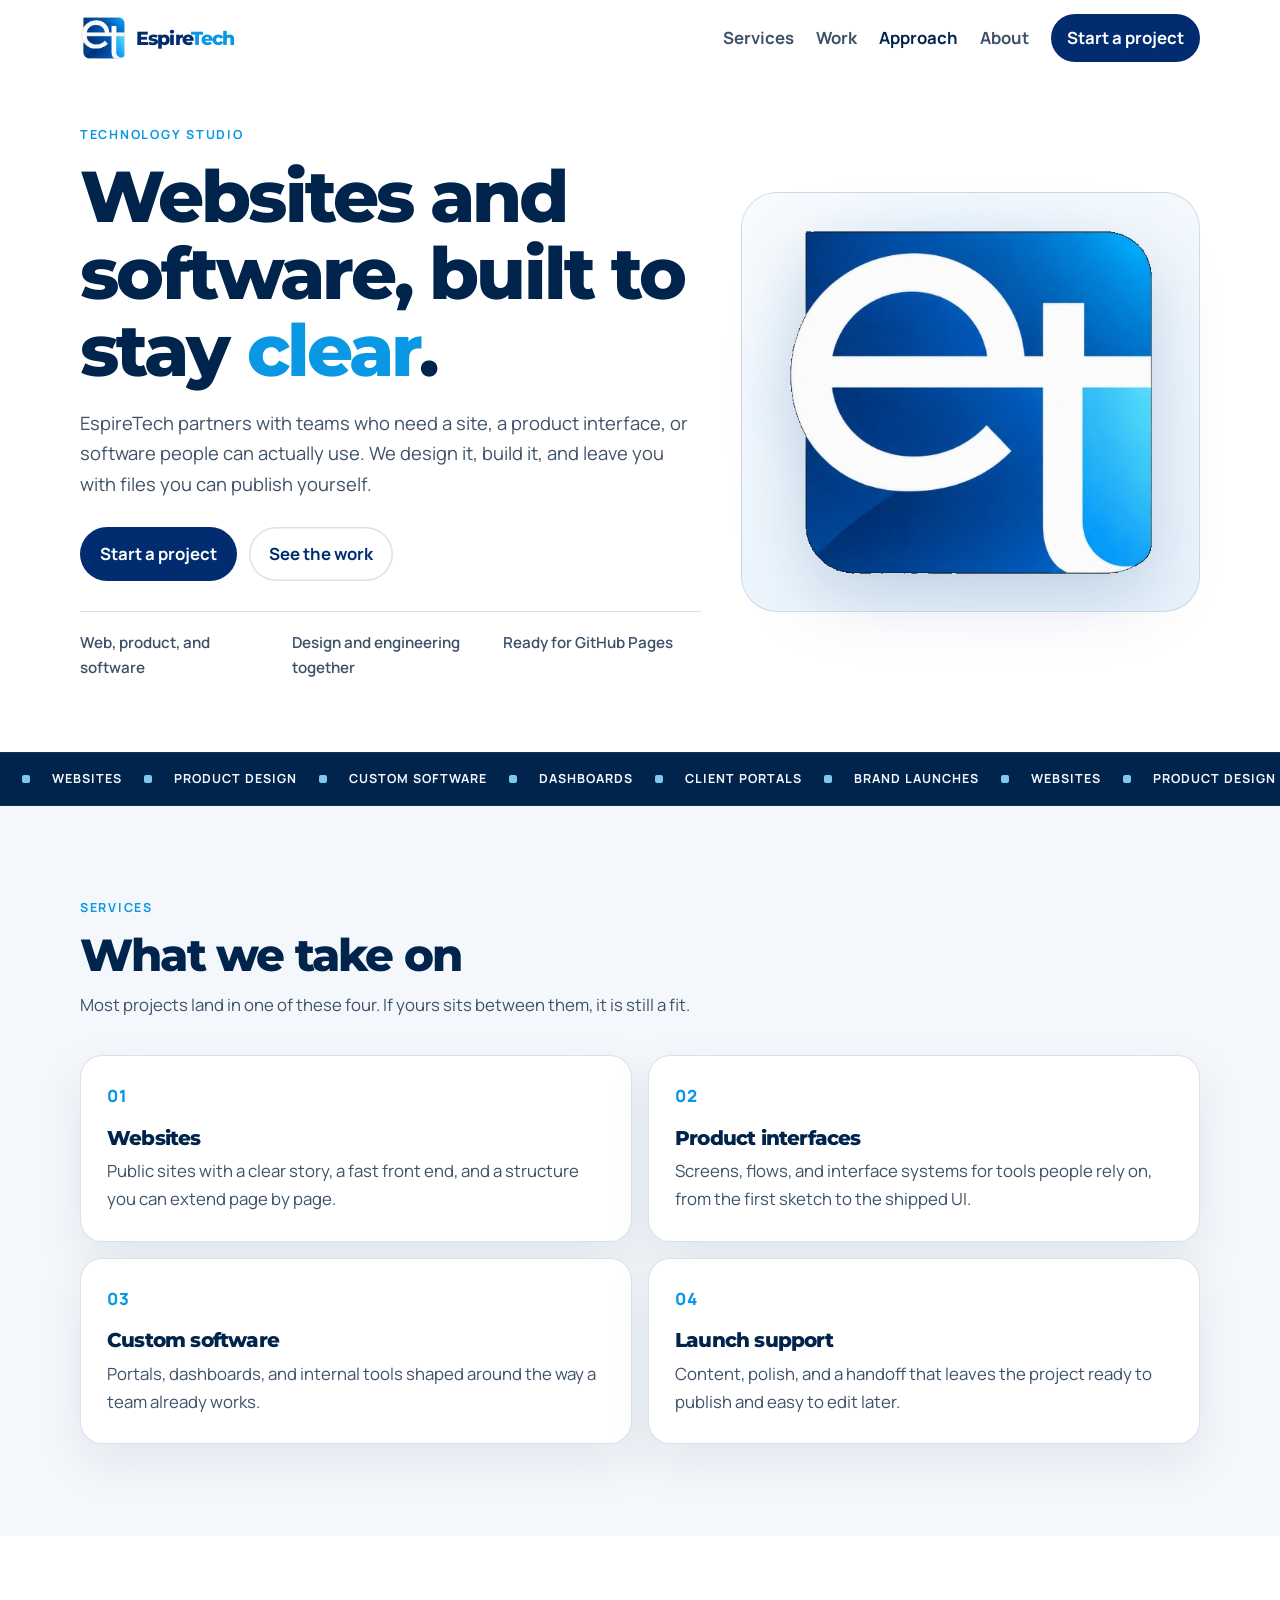
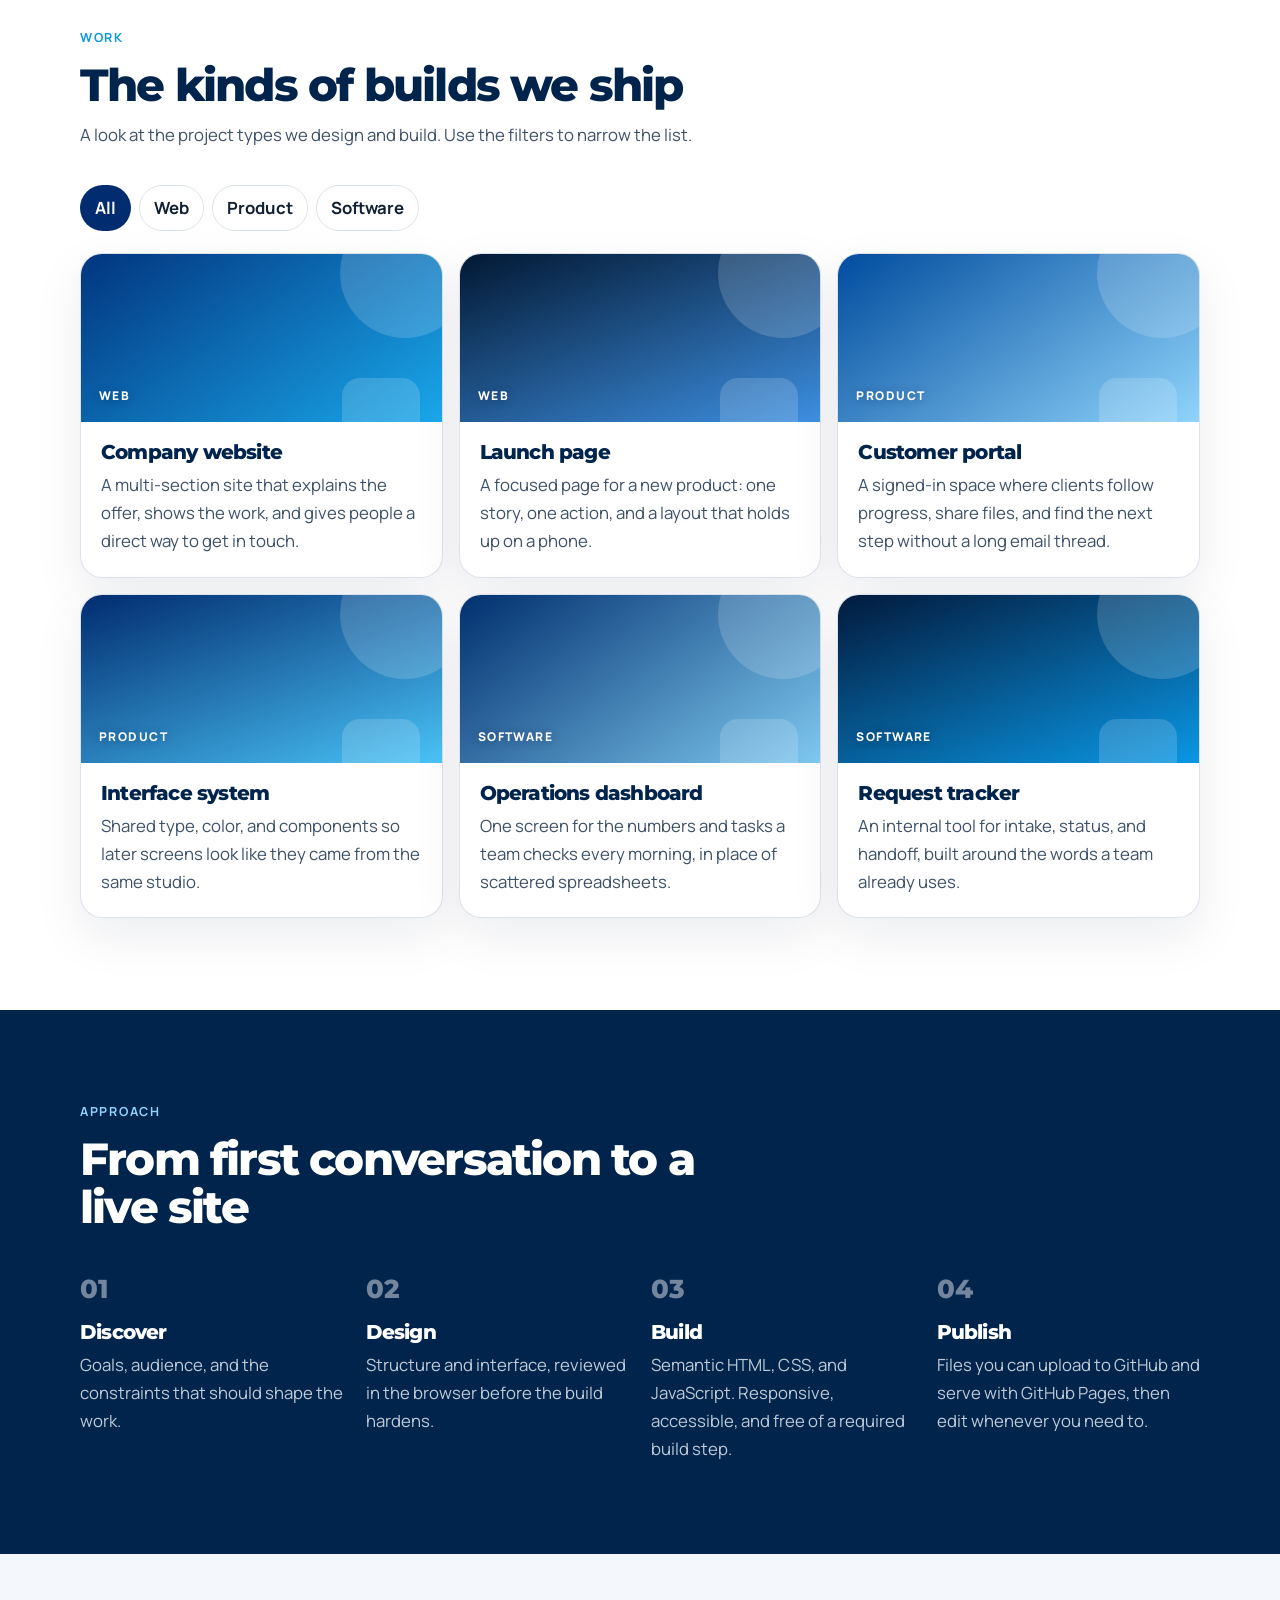
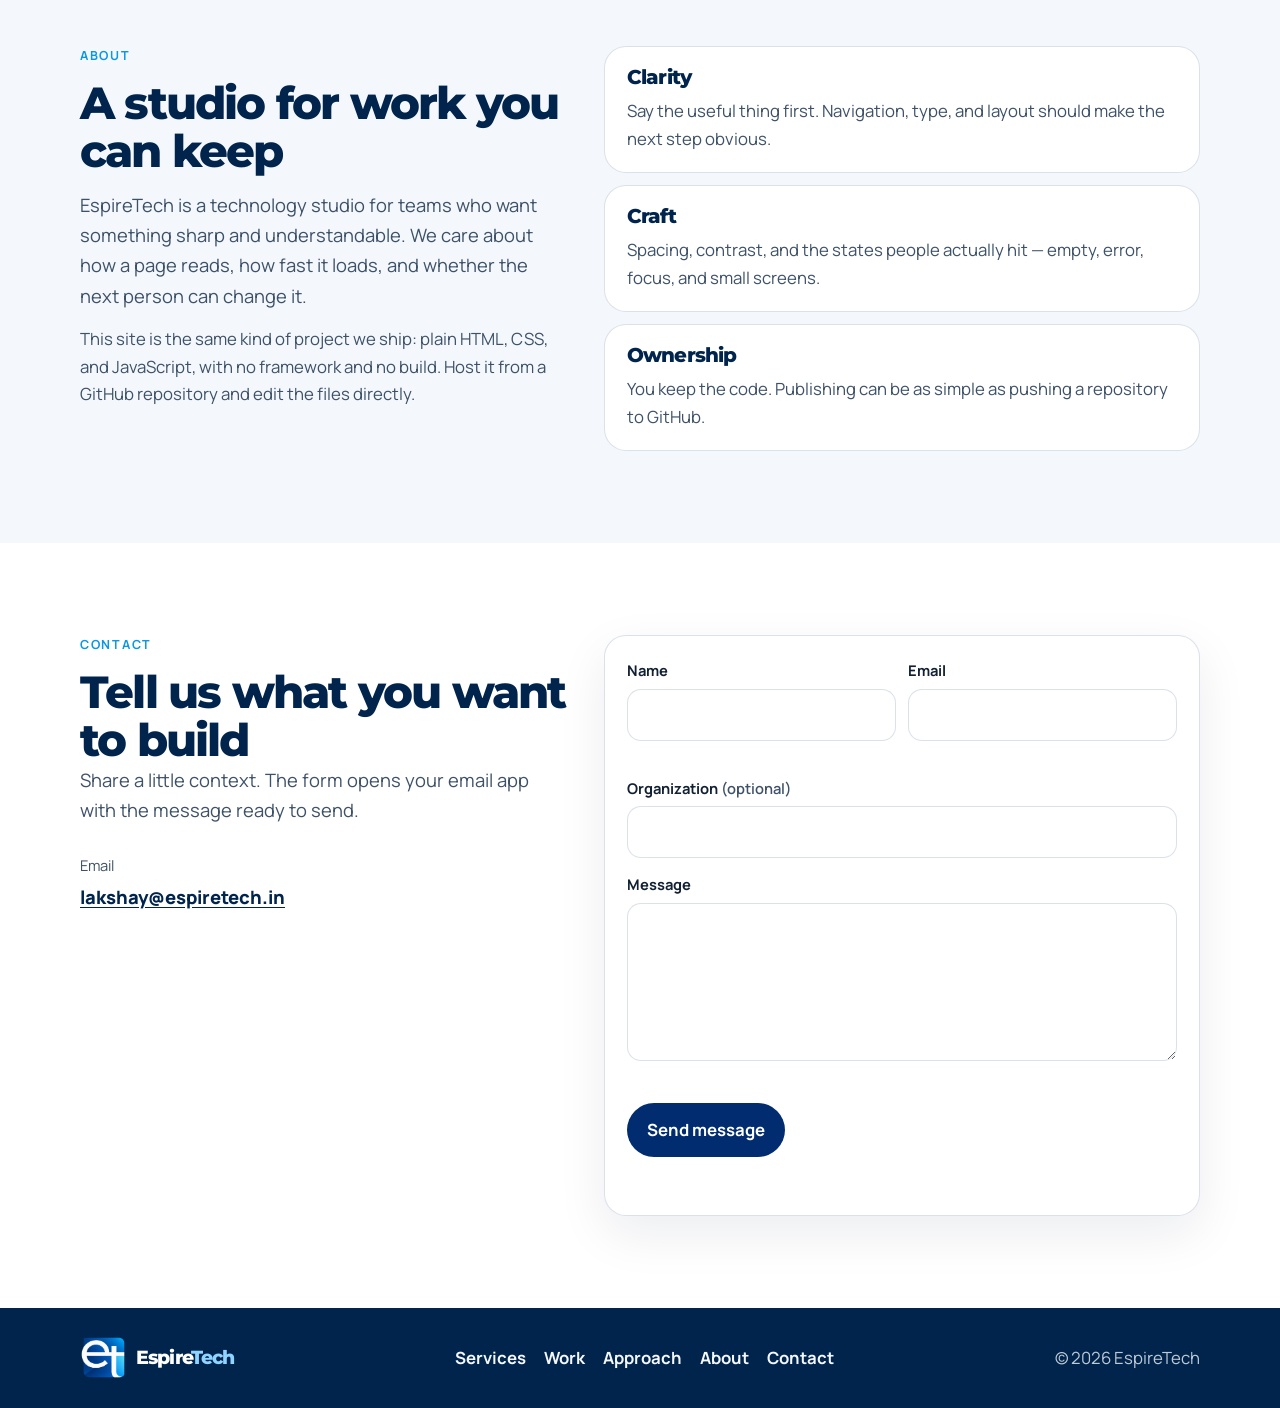
==== index.html @ 3f7a5a6c "Publish the EspireTech site for GitHub Pages hosting. Co-authored-by: Cursor <cursoragent@cursor.com" ====
<!DOCTYPE html>
<html lang="en">
  <head>
    <meta charset="utf-8">
    <meta name="viewport" content="width=device-width, initial-scale=1">
    <title>EspireTech — Websites, software, and product design</title>
    <meta name="description" content="EspireTech designs and builds websites, software, and product interfaces. Clear work you can launch and host yourself.">
    <meta name="theme-color" content="#f7fbfe" media="(prefers-color-scheme: light)">
    <meta name="theme-color" content="#071018" media="(prefers-color-scheme: dark)">
    <meta property="og:type" content="website">
    <meta property="og:title" content="EspireTech">
    <meta property="og:description" content="Websites, software, and product interfaces, designed and built with care.">
    <meta name="twitter:card" content="summary">
    <link rel="icon" href="images/favicon.png" type="image/png">
    <link rel="apple-touch-icon" href="images/favicon.png">
    <link rel="preconnect" href="https://fonts.googleapis.com">
    <link rel="preconnect" href="https://fonts.gstatic.com" crossorigin>
    <link href="https://fonts.googleapis.com/css2?family=Manrope:wght@400;500;600;700&family=Montserrat:wght@700;800&display=swap" rel="stylesheet">
    <link rel="stylesheet" href="css/styles.css">
  </head>
  <!-- Contact address: lakshay@espiretech.in (also on the body data-email attribute). -->
  <body data-email="lakshay@espiretech.in">
    <a class="skip" href="#main">Skip to content</a>

    <header class="site-header">
      <div class="container header-inner">
        <a class="brand" href="#top">
          <img src="images/logo-mark.png" alt="" width="46" height="44">
          <span class="wordmark">Espire<span>Tech</span></span>
        </a>
        <nav id="site-nav" class="site-nav" aria-label="Primary">
          <a class="nav-link" href="#services">Services</a>
          <a class="nav-link" href="#work">Work</a>
          <a class="nav-link" href="#approach">Approach</a>
          <a class="nav-link" href="#about">About</a>
          <a class="btn btn-small" href="#contact">Start a project</a>
        </nav>
        <button class="nav-toggle" type="button" aria-expanded="false" aria-controls="site-nav">
          <span class="sr-only">Open menu</span>
          <span class="nav-toggle-bar" aria-hidden="true"></span>
        </button>
      </div>
    </header>

    <main id="main">
      <section class="hero" id="top" aria-labelledby="hero-title">
        <div class="container hero-grid">
          <div class="hero-copy reveal">
            <p class="kicker">Technology studio</p>
            <h1 id="hero-title">Websites and software, built to stay <em>clear</em>.</h1>
            <p class="lead">EspireTech partners with teams who need a site, a product interface, or software people can actually use. We design it, build it, and leave you with files you can publish yourself.</p>
            <div class="hero-actions">
              <a class="btn" href="#contact">Start a project</a>
              <a class="btn btn-ghost" href="#work">See the work</a>
            </div>
            <ul class="hero-facts">
              <li>Web, product, and software</li>
              <li>Design and engineering together</li>
              <li>Ready for GitHub Pages</li>
            </ul>
          </div>
          <div class="hero-art reveal">
            <img src="images/logo-mark.png" alt="EspireTech mark, a rounded blue tile with the letters e and t">
          </div>
        </div>
      </section>

      <div class="marquee" aria-hidden="true">
        <div class="marquee-track">
          <ul>
            <li>Websites</li>
            <li>Product design</li>
            <li>Custom software</li>
            <li>Dashboards</li>
            <li>Client portals</li>
            <li>Brand launches</li>
          </ul>
          <ul>
            <li>Websites</li>
            <li>Product design</li>
            <li>Custom software</li>
            <li>Dashboards</li>
            <li>Client portals</li>
            <li>Brand launches</li>
          </ul>
        </div>
      </div>
      <p class="sr-only">Capabilities include websites, product design, custom software, dashboards, client portals, and brand launches.</p>

      <section class="section section-tint" id="services" aria-labelledby="services-title">
        <div class="container">
          <div class="section-head reveal">
            <p class="kicker">Services</p>
            <h2 id="services-title">What we take on</h2>
            <p>Most projects land in one of these four. If yours sits between them, it is still a fit.</p>
          </div>
          <div class="card-grid">
            <article class="card reveal">
              <p class="card-index">01</p>
              <h3>Websites</h3>
              <p>Public sites with a clear story, a fast front end, and a structure you can extend page by page.</p>
            </article>
            <article class="card reveal">
              <p class="card-index">02</p>
              <h3>Product interfaces</h3>
              <p>Screens, flows, and interface systems for tools people rely on, from the first sketch to the shipped UI.</p>
            </article>
            <article class="card reveal">
              <p class="card-index">03</p>
              <h3>Custom software</h3>
              <p>Portals, dashboards, and internal tools shaped around the way a team already works.</p>
            </article>
            <article class="card reveal">
              <p class="card-index">04</p>
              <h3>Launch support</h3>
              <p>Content, polish, and a handoff that leaves the project ready to publish and easy to edit later.</p>
            </article>
          </div>
        </div>
      </section>

      <section class="section" id="work" aria-labelledby="work-title">
        <div class="container">
          <div class="section-head reveal">
            <p class="kicker">Work</p>
            <h2 id="work-title">The kinds of builds we ship</h2>
            <p>A look at the project types we design and build. Use the filters to narrow the list.</p>
          </div>
          <div class="filters reveal" role="group" aria-label="Filter projects">
            <button class="filter-btn" type="button" data-filter="all" aria-pressed="true">All</button>
            <button class="filter-btn" type="button" data-filter="web" aria-pressed="false">Web</button>
            <button class="filter-btn" type="button" data-filter="product" aria-pressed="false">Product</button>
            <button class="filter-btn" type="button" data-filter="software" aria-pressed="false">Software</button>
          </div>
          <div class="project-grid">
            <article class="project reveal" data-category="web">
              <div class="project-visual visual-a">
                <span>Web</span>
              </div>
              <div class="project-body">
                <h3>Company website</h3>
                <p>A multi-section site that explains the offer, shows the work, and gives people a direct way to get in touch.</p>
              </div>
            </article>
            <article class="project reveal" data-category="web">
              <div class="project-visual visual-b">
                <span>Web</span>
              </div>
              <div class="project-body">
                <h3>Launch page</h3>
                <p>A focused page for a new product: one story, one action, and a layout that holds up on a phone.</p>
              </div>
            </article>
            <article class="project reveal" data-category="product">
              <div class="project-visual visual-c">
                <span>Product</span>
              </div>
              <div class="project-body">
                <h3>Customer portal</h3>
                <p>A signed-in space where clients follow progress, share files, and find the next step without a long email thread.</p>
              </div>
            </article>
            <article class="project reveal" data-category="product">
              <div class="project-visual visual-d">
                <span>Product</span>
              </div>
              <div class="project-body">
                <h3>Interface system</h3>
                <p>Shared type, color, and components so later screens look like they came from the same studio.</p>
              </div>
            </article>
            <article class="project reveal" data-category="software">
              <div class="project-visual visual-e">
                <span>Software</span>
              </div>
              <div class="project-body">
                <h3>Operations dashboard</h3>
                <p>One screen for the numbers and tasks a team checks every morning, in place of scattered spreadsheets.</p>
              </div>
            </article>
            <article class="project reveal" data-category="software">
              <div class="project-visual visual-f">
                <span>Software</span>
              </div>
              <div class="project-body">
                <h3>Request tracker</h3>
                <p>An internal tool for intake, status, and handoff, built around the words a team already uses.</p>
              </div>
            </article>
          </div>
          <p class="filter-empty" hidden>Nothing in this category yet.</p>
        </div>
      </section>

      <section class="section band" id="approach" aria-labelledby="approach-title">
        <div class="container">
          <div class="section-head reveal">
            <p class="kicker">Approach</p>
            <h2 id="approach-title">From first conversation to a live site</h2>
          </div>
          <ol class="steps">
            <li class="reveal">
              <span>01</span>
              <h3>Discover</h3>
              <p>Goals, audience, and the constraints that should shape the work.</p>
            </li>
            <li class="reveal">
              <span>02</span>
              <h3>Design</h3>
              <p>Structure and interface, reviewed in the browser before the build hardens.</p>
            </li>
            <li class="reveal">
              <span>03</span>
              <h3>Build</h3>
              <p>Semantic HTML, CSS, and JavaScript. Responsive, accessible, and free of a required build step.</p>
            </li>
            <li class="reveal">
              <span>04</span>
              <h3>Publish</h3>
              <p>Files you can upload to GitHub and serve with GitHub Pages, then edit whenever you need to.</p>
            </li>
          </ol>
        </div>
      </section>

      <section class="section section-tint" id="about" aria-labelledby="about-title">
        <div class="container about-grid">
          <div class="reveal">
            <p class="kicker">About</p>
            <h2 id="about-title">A studio for work you can keep</h2>
            <p class="lead">EspireTech is a technology studio for teams who want something sharp and understandable. We care about how a page reads, how fast it loads, and whether the next person can change it.</p>
            <p>This site is the same kind of project we ship: plain HTML, CSS, and JavaScript, with no framework and no build. Host it from a GitHub repository and edit the files directly.</p>
          </div>
          <ul class="principles reveal">
            <li>
              <h3>Clarity</h3>
              <p>Say the useful thing first. Navigation, type, and layout should make the next step obvious.</p>
            </li>
            <li>
              <h3>Craft</h3>
              <p>Spacing, contrast, and the states people actually hit — empty, error, focus, and small screens.</p>
            </li>
            <li>
              <h3>Ownership</h3>
              <p>You keep the code. Publishing can be as simple as pushing a repository to GitHub.</p>
            </li>
          </ul>
        </div>
      </section>

      <section class="section" id="contact" aria-labelledby="contact-title">
        <div class="container contact-grid">
          <div class="reveal">
            <p class="kicker">Contact</p>
            <h2 id="contact-title">Tell us what you want to build</h2>
            <p class="lead">Share a little context. The form opens your email app with the message ready to send.</p>
            <p class="contact-mail">
              Email
              <a data-mail href="mailto:lakshay@espiretech.in">lakshay@espiretech.in</a>
            </p>
          </div>
          <form class="contact-form reveal" id="contact-form" novalidate>
            <div class="form-row">
              <div class="field">
                <label for="name">Name</label>
                <input id="name" name="name" type="text" autocomplete="name" required aria-describedby="name-error">
                <p class="field-error" id="name-error"></p>
              </div>
              <div class="field">
                <label for="email">Email</label>
                <input id="email" name="email" type="email" autocomplete="email" required aria-describedby="email-error">
                <p class="field-error" id="email-error"></p>
              </div>
            </div>
            <div class="field">
              <label for="organization">Organization <span>(optional)</span></label>
              <input id="organization" name="organization" type="text" autocomplete="organization">
            </div>
            <div class="field">
              <label for="message">Message</label>
              <textarea id="message" name="message" rows="5" required aria-describedby="message-error"></textarea>
              <p class="field-error" id="message-error"></p>
            </div>
            <button class="btn" type="submit">Send message</button>
            <p class="form-status" id="form-status" role="status"></p>
          </form>
        </div>
      </section>
    </main>

    <footer class="site-footer">
      <div class="container footer-inner">
        <a class="brand" href="#top">
          <img src="images/logo-mark.png" alt="" width="46" height="44">
          <span class="wordmark">Espire<span>Tech</span></span>
        </a>
        <nav aria-label="Footer">
          <a href="#services">Services</a>
          <a href="#work">Work</a>
          <a href="#approach">Approach</a>
          <a href="#about">About</a>
          <a href="#contact">Contact</a>
        </nav>
        <p>© <span id="year">2026</span> EspireTech</p>
      </div>
    </footer>

    <script src="js/main.js"></script>
  </body>
</html>
---- css/styles.css ----
:root {
  --bg: #ffffff;
  --tint: #f4f8fc;
  --ink: #122033;
  --muted: #3d5168;
  --title: #01244d;
  --brand: #012c70;
  --brand-2: #0a97e4;
  --line: rgba(1, 44, 112, 0.14);
  --header: rgba(255, 255, 255, 0.92);
  --card: #ffffff;
  --button-bg: #012c70;
  --button-fg: #ffffff;
  --ghost-fg: #012c70;
  --band: #01244d;
  --band-fg: #f4f8fc;
  --band-muted: rgba(244, 248, 252, 0.78);
  --input: #ffffff;
  --focus: #0a97e4;
  --error: #9d2436;
  --shadow: 0 18px 50px rgba(7, 28, 58, 0.08);
  --marquee: #01244d;
  color-scheme: light;
}

@media (prefers-color-scheme: dark) {
  :root {
    --bg: #071018;
    --tint: #0c1724;
    --ink: #e7eef6;
    --muted: #b4c3d4;
    --title: #f3f7fb;
    --brand: #9fd0ff;
    --brand-2: #3cb4f5;
    --line: rgba(190, 220, 245, 0.16);
    --header: rgba(7, 16, 24, 0.9);
    --card: #101b2a;
    --button-bg: #3cb4f5;
    --button-fg: #041525;
    --ghost-fg: #d7ecff;
    --band: #0c213c;
    --band-fg: #f4f8fc;
    --band-muted: rgba(244, 248, 252, 0.78);
    --input: #0c1622;
    --focus: #7fd0ff;
    --error: #ffb3c0;
    --shadow: 0 18px 50px rgba(0, 0, 0, 0.35);
    --marquee: #0a1c33;
    color-scheme: dark;
  }
}

*,
*::before,
*::after { box-sizing: border-box; }

html { scroll-behavior: smooth; }

body {
  margin: 0;
  background: var(--bg);
  color: var(--ink);
  font-family: "Manrope", "Segoe UI", sans-serif;
  font-size: 1.05rem;
  line-height: 1.65;
}

body.menu-open { overflow: hidden; }

img { max-width: 100%; height: auto; display: block; }

h1, h2, h3, .wordmark {
  font-family: "Montserrat", "Segoe UI", sans-serif;
  letter-spacing: -0.04em;
  line-height: 1.08;
}

h1, h2, h3 { margin: 0; color: var(--title); font-weight: 800; }

h1 { font-size: clamp(2.6rem, 5.6vw, 4.7rem); }
h2 { font-size: clamp(2rem, 3.5vw, 2.8rem); }
h3 { font-size: 1.25rem; }

p { margin: 0; }

a { color: inherit; }

button, input, textarea { font: inherit; color: inherit; }

::selection { background: #c5e6fb; color: #01244d; }

:focus-visible {
  outline: 3px solid var(--focus);
  outline-offset: 3px;
}

.sr-only {
  position: absolute;
  width: 1px;
  height: 1px;
  padding: 0;
  margin: -1px;
  overflow: hidden;
  clip: rect(0, 0, 0, 0);
  white-space: nowrap;
  border: 0;
}

.skip {
  position: absolute;
  left: 16px;
  top: 12px;
  transform: translateY(-140%);
  background: var(--button-bg);
  color: var(--button-fg);
  padding: 10px 14px;
  border-radius: 999px;
  z-index: 40;
  font-weight: 700;
  text-decoration: none;
}

.skip:focus { transform: none; }

.container {
  width: min(1120px, calc(100% - 40px));
  margin-inline: auto;
}

section[id] { scroll-margin-top: 88px; }

.kicker {
  margin: 0 0 12px;
  color: var(--brand-2);
  font-weight: 700;
  letter-spacing: 0.14em;
  text-transform: uppercase;
  font-size: 0.78rem;
}

.lead { font-size: 1.15rem; color: var(--muted); }

.site-header {
  position: sticky;
  top: 0;
  z-index: 20;
  background: var(--header);
  backdrop-filter: blur(16px);
  border-bottom: 1px solid transparent;
}

.site-header.is-scrolled { border-bottom-color: var(--line); }

.header-inner {
  display: flex;
  align-items: center;
  justify-content: space-between;
  min-height: 76px;
  gap: 20px;
}

.brand {
  display: inline-flex;
  align-items: center;
  gap: 10px;
  text-decoration: none;
  min-width: 0;
}

.brand img { width: 46px; height: 44px; object-fit: contain; }

.wordmark {
  font-weight: 800;
  font-size: 1.2rem;
  color: var(--brand);
  letter-spacing: -0.045em;
}

.wordmark span { color: var(--brand-2); }

.site-nav {
  display: flex;
  align-items: center;
  gap: 22px;
}

.nav-link {
  text-decoration: none;
  font-weight: 700;
  color: var(--muted);
}

.nav-link[aria-current="true"] { color: var(--title); }

.nav-toggle {
  display: none;
  width: 46px;
  height: 46px;
  border: 1px solid var(--line);
  border-radius: 14px;
  background: var(--card);
  padding: 0;
  cursor: pointer;
}

.nav-toggle-bar,
.nav-toggle-bar::before,
.nav-toggle-bar::after {
  display: block;
  width: 18px;
  height: 2px;
  margin: 0 auto;
  background: var(--ink);
  position: relative;
  transition: transform 0.2s ease;
}

.nav-toggle-bar::before,
.nav-toggle-bar::after {
  content: "";
  position: absolute;
  left: 0;
}

.nav-toggle-bar::before { top: -6px; }
.nav-toggle-bar::after { top: 6px; }

.nav-toggle[aria-expanded="true"] .nav-toggle-bar { background: transparent; }
.nav-toggle[aria-expanded="true"] .nav-toggle-bar::before { top: 0; transform: rotate(45deg); }
.nav-toggle[aria-expanded="true"] .nav-toggle-bar::after { top: 0; transform: rotate(-45deg); }

.btn {
  display: inline-flex;
  align-items: center;
  justify-content: center;
  gap: 8px;
  background: var(--button-bg);
  color: var(--button-fg);
  text-decoration: none;
  border: 0;
  border-radius: 999px;
  padding: 13px 20px;
  font-weight: 700;
  cursor: pointer;
}

.btn-small { padding: 10px 16px; }

.btn-ghost {
  background: transparent;
  color: var(--ghost-fg);
  box-shadow: inset 0 0 0 1.5px var(--line);
}

.hero { padding: 48px 0 72px; }

.hero-grid {
  display: grid;
  grid-template-columns: minmax(0, 1.15fr) minmax(280px, 0.85fr);
  gap: 40px;
  align-items: center;
}

.hero-copy h1 { margin-bottom: 18px; }
.hero-copy .lead { max-width: 40rem; }
.hero-copy h1 em { font-style: normal; color: var(--brand-2); }

.hero-actions {
  display: flex;
  flex-wrap: wrap;
  gap: 12px;
  margin: 28px 0 30px;
}

.hero-facts {
  display: grid;
  grid-template-columns: repeat(3, minmax(0, 1fr));
  gap: 14px;
  margin: 0;
  padding: 18px 0 0;
  list-style: none;
  border-top: 1px solid var(--line);
}

.hero-facts li {
  color: var(--muted);
  font-weight: 600;
  font-size: 0.95rem;
}

.hero-art {
  display: grid;
  place-items: center;
  min-height: 420px;
  border-radius: 36px;
  background:
    radial-gradient(circle at 48% 46%, #d7ecff 0%, rgba(215, 236, 255, 0.45) 36%, transparent 68%),
    linear-gradient(160deg, #f8fbfe, #e7f3fc);
  border: 1px solid var(--line);
}

.hero-art img {
  width: min(390px, 86%);
  filter: drop-shadow(0 22px 34px rgba(1, 44, 112, 0.18));
}

.marquee {
  overflow: hidden;
  background: var(--marquee);
  color: #f4f8fc;
  border-block: 1px solid rgba(255, 255, 255, 0.06);
}

.marquee-track {
  display: flex;
  width: max-content;
  animation: ticker 28s linear infinite;
}

.marquee:hover .marquee-track { animation-play-state: paused; }

.marquee ul {
  display: flex;
  align-items: center;
  gap: 0;
  margin: 0;
  padding: 16px 0;
  list-style: none;
}

.marquee li {
  display: inline-flex;
  align-items: center;
  font-weight: 700;
  letter-spacing: 0.08em;
  text-transform: uppercase;
  font-size: 0.78rem;
  white-space: nowrap;
}

.marquee li::before {
  content: "";
  width: 8px;
  height: 8px;
  margin: 0 22px;
  border-radius: 2px;
  background: #7ec8f0;
}

@keyframes ticker {
  from { transform: translateX(0); }
  to { transform: translateX(-50%); }
}

.section { padding: 92px 0; }
.section-tint { background: var(--tint); }

.section-head { max-width: 40rem; margin-bottom: 36px; }
.section-head h2 { margin-bottom: 12px; }
.section-head p:last-child { color: var(--muted); }

.card-grid, .project-grid {
  display: grid;
  gap: 16px;
}

.card-grid { grid-template-columns: repeat(2, minmax(0, 1fr)); }
.project-grid { grid-template-columns: repeat(3, minmax(0, 1fr)); }

.card, .project, .contact-form, .principles li {
  background: var(--card);
  border: 1px solid var(--line);
  border-radius: 22px;
  box-shadow: var(--shadow);
}

.card { padding: 26px 26px 28px; }
.card-index {
  margin: 0 0 18px;
  color: var(--brand-2);
  font-weight: 800;
  letter-spacing: 0.08em;
}
.card p:last-child, .project-body p, .principles p, .steps p { color: var(--muted); margin-top: 8px; }

.filters { display: flex; flex-wrap: wrap; gap: 8px; margin-bottom: 22px; }

.filter-btn {
  border: 1px solid var(--line);
  background: transparent;
  border-radius: 999px;
  padding: 8px 14px;
  font-weight: 700;
  cursor: pointer;
}

.filter-btn[aria-pressed="true"] {
  background: var(--button-bg);
  color: var(--button-fg);
  border-color: transparent;
}

.project { overflow: hidden; display: flex; flex-direction: column; }
.project[hidden] { display: none; }

.project-visual {
  position: relative;
  min-height: 168px;
  display: flex;
  align-items: flex-end;
  padding: 16px 18px;
  color: #fff;
  font-weight: 800;
  letter-spacing: 0.12em;
  text-transform: uppercase;
  font-size: 0.75rem;
}

.project-visual::before,
.project-visual::after {
  content: "";
  position: absolute;
  background: rgba(255, 255, 255, 0.16);
}

.project-visual::before {
  width: 130px;
  height: 130px;
  border-radius: 50%;
  right: -28px;
  top: -46px;
}

.project-visual::after {
  width: 78px;
  height: 78px;
  border-radius: 18px;
  right: 22px;
  bottom: -34px;
}

.project-visual span {
  position: relative;
  z-index: 1;
  text-shadow: 0 1px 10px rgba(1, 24, 56, 0.35);
}

.visual-a { background: linear-gradient(145deg, #01357f, #1aa7ea); }
.visual-b { background: linear-gradient(160deg, #021833, #3d8fe0); }
.visual-c { background: linear-gradient(145deg, #014c9e, #8fd4fb); }
.visual-d { background: linear-gradient(160deg, #012c70, #49c2f5); }
.visual-e { background: linear-gradient(145deg, #01306e, #7ec8f0); }
.visual-f { background: linear-gradient(160deg, #021a3d, #0a97e4); }

.project-body { padding: 20px 20px 22px; }
.project-body h3 { margin-bottom: 8px; }

.filter-empty { margin-top: 8px; color: var(--muted); }

.band { background: var(--band); color: var(--band-fg); }
.band h2, .band h3 { color: #fff; }
.band .kicker { color: #8fd4ff; }
.band .section-head p:last-child { color: var(--band-muted); }

.steps {
  display: grid;
  grid-template-columns: repeat(4, minmax(0, 1fr));
  gap: 22px;
  margin: 8px 0 0;
  padding: 0;
  list-style: none;
}

.steps span {
  display: block;
  margin-bottom: 12px;
  font-family: "Montserrat", "Segoe UI", sans-serif;
  font-weight: 800;
  font-size: 1.6rem;
  color: rgba(255, 255, 255, 0.45);
}

.steps p { color: var(--band-muted); }

.about-grid, .contact-grid {
  display: grid;
  grid-template-columns: minmax(0, 0.9fr) minmax(0, 1.1fr);
  gap: 36px;
  align-items: start;
}

.about-grid .lead, .about-grid p + p { margin-top: 14px; }
.about-grid p + p { color: var(--muted); }

.principles {
  margin: 0;
  padding: 0;
  list-style: none;
  display: grid;
  gap: 12px;
}

.principles li { padding: 20px 22px; box-shadow: none; }

.contact-mail {
  margin-top: 28px;
  display: grid;
  gap: 4px;
  font-size: 0.92rem;
  color: var(--muted);
}

.contact-mail a {
  color: var(--title);
  font-weight: 800;
  font-size: 1.15rem;
  text-underline-offset: 3px;
}

.contact-form { padding: 22px; }

.form-row {
  display: grid;
  grid-template-columns: 1fr 1fr;
  gap: 12px;
}

.field { margin-bottom: 14px; }

.field label {
  display: block;
  margin-bottom: 6px;
  font-weight: 700;
  font-size: 0.92rem;
}

.field label span { color: var(--muted); font-weight: 600; }

.field input, .field textarea {
  width: 100%;
  border: 1px solid var(--line);
  background: var(--input);
  border-radius: 14px;
  padding: 12px 14px;
  font-size: 1rem;
}

.field textarea { resize: vertical; min-height: 140px; }

.field-error {
  min-height: 1.2em;
  margin-top: 4px;
  color: var(--error);
  font-size: 0.88rem;
}

.field input[aria-invalid="true"],
.field textarea[aria-invalid="true"] { border-color: var(--error); }

.form-status { min-height: 1.4em; margin-top: 12px; color: var(--muted); }

.site-footer {
  background: var(--band);
  color: var(--band-fg);
  padding: 28px 0;
}

.footer-inner {
  display: flex;
  align-items: center;
  justify-content: space-between;
  gap: 18px 28px;
  flex-wrap: wrap;
}

.site-footer .wordmark { color: #ffffff; }
.site-footer .wordmark span { color: #8fd4ff; }

.site-footer nav { display: flex; flex-wrap: wrap; gap: 8px 18px; }
.site-footer a { color: #f4f8fc; text-decoration: none; font-weight: 700; }
.site-footer p { margin: 0; color: var(--band-muted); }

.will-reveal {
  opacity: 0;
  transform: translateY(16px);
  transition: opacity 0.6s ease, transform 0.6s ease;
}

.will-reveal.is-in { opacity: 1; transform: none; }

@media (prefers-color-scheme: dark) {
  .hero-art {
    background:
      radial-gradient(circle at 48% 46%, rgba(18, 92, 158, 0.72) 0%, rgba(10, 40, 78, 0.35) 42%, transparent 70%),
      linear-gradient(160deg, #0e1c2e, #12304c);
  }

  ::selection { background: #1a4e7a; color: #f4f8fc; }
}

@media (hover: hover) {
  .project { transition: transform 0.25s ease, box-shadow 0.25s ease; }
  .project:hover { transform: translateY(-4px); }
  .btn:hover { filter: brightness(1.08); }
}

@media (max-width: 980px) {
  .project-grid { grid-template-columns: repeat(2, minmax(0, 1fr)); }
  .steps { grid-template-columns: repeat(2, minmax(0, 1fr)); }
  .hero-grid, .about-grid, .contact-grid { grid-template-columns: 1fr; }
  .hero-art { min-height: 320px; }
}

@media (max-width: 860px) {
  .nav-toggle { display: inline-grid; place-items: center; }

  .site-nav {
    display: none;
    position: absolute;
    left: 20px;
    right: 20px;
    top: calc(100% + 8px);
    flex-direction: column;
    align-items: stretch;
    gap: 4px;
    padding: 12px;
    background: var(--card);
    border: 1px solid var(--line);
    border-radius: 18px;
    box-shadow: var(--shadow);
  }

  .site-nav.is-open { display: flex; }

  .site-nav a {
    padding: 12px 12px;
    border-radius: 12px;
    text-decoration: none;
  }

  .site-nav .btn { width: 100%; }
}

@media (max-width: 720px) {
  .section { padding: 72px 0; }
  .hero { padding-top: 28px; }
  .hero-facts, .card-grid, .project-grid, .form-row, .steps { grid-template-columns: 1fr; }
  .footer-inner { align-items: flex-start; }
}

@media (prefers-reduced-motion: reduce) {
  html { scroll-behavior: auto; }
  .marquee-track { animation: none; flex-wrap: wrap; width: auto; }
  .marquee-track ul:last-child { display: none; }
  .marquee ul { flex-wrap: wrap; padding-left: 8px; }
  .will-reveal { opacity: 1; transform: none; transition: none; }
  .project { transition: none; }
  .nav-toggle-bar, .nav-toggle-bar::before, .nav-toggle-bar::after { transition: none; }
}
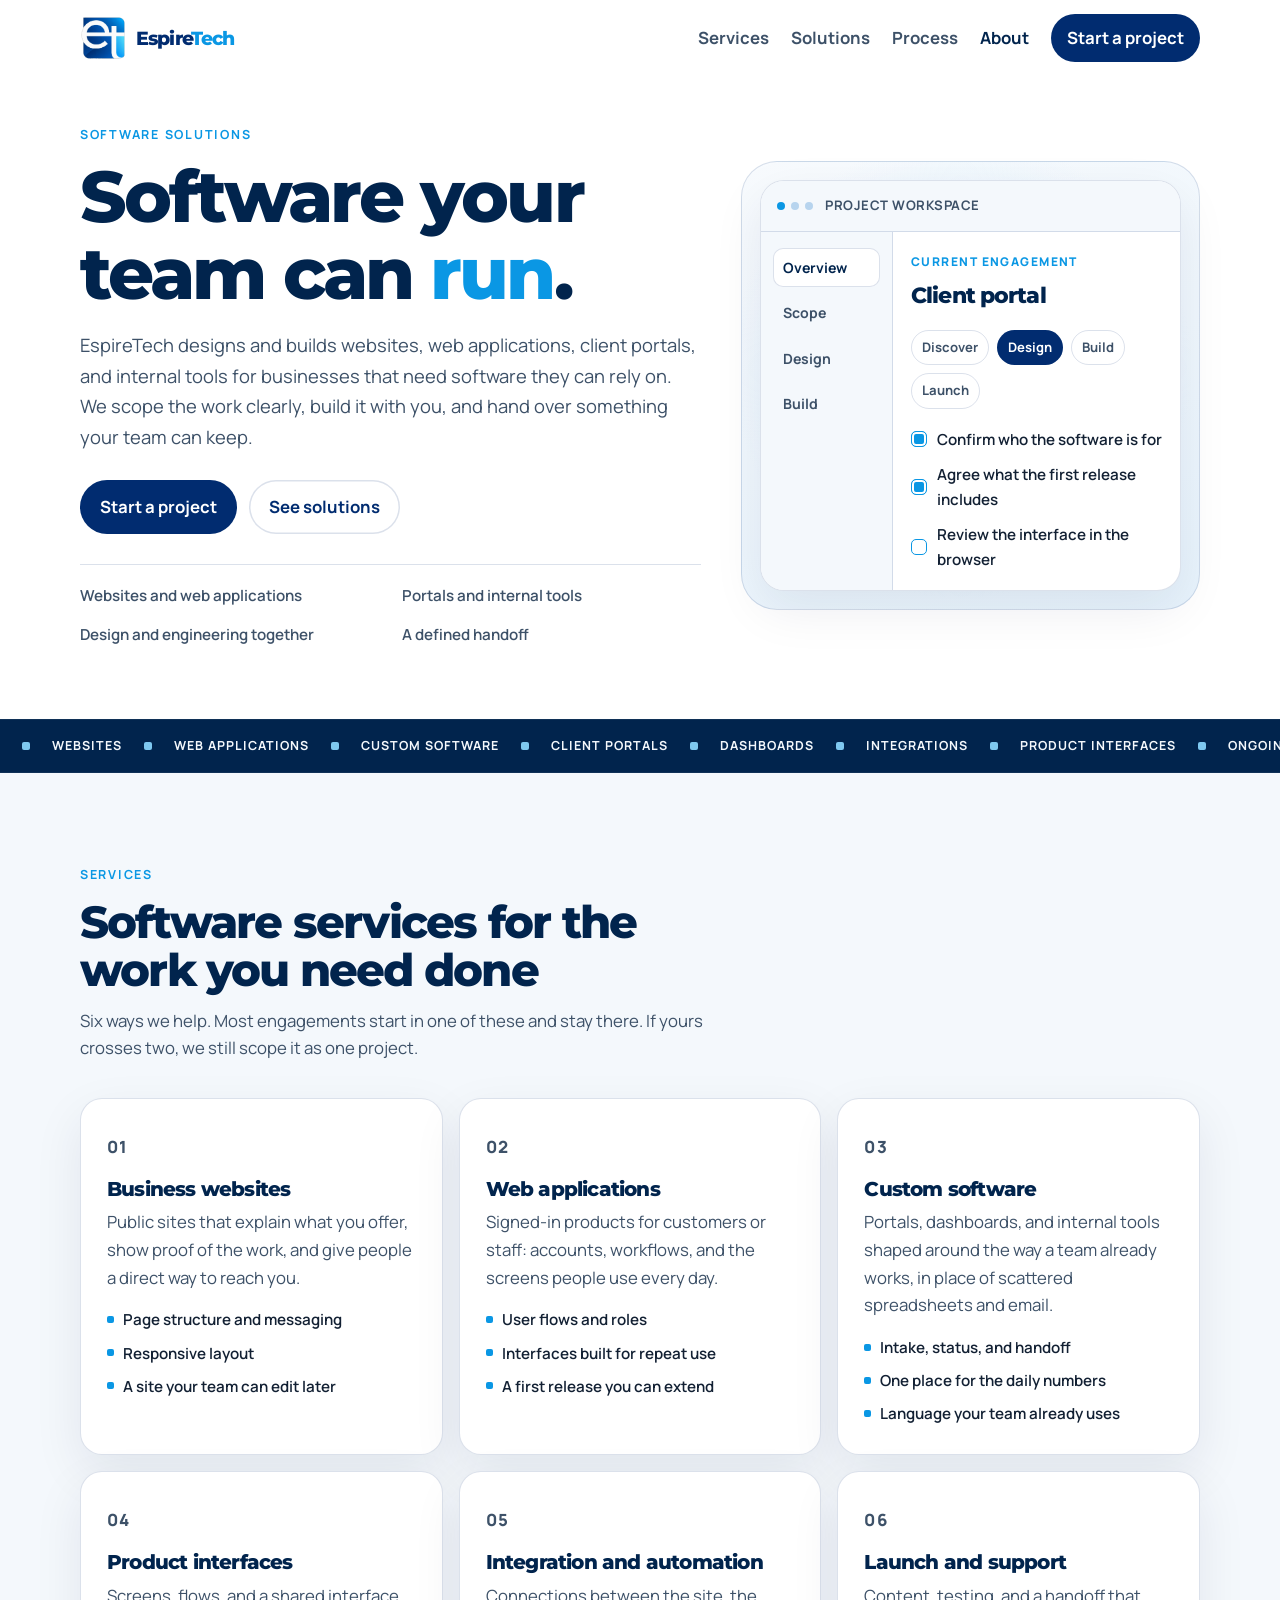
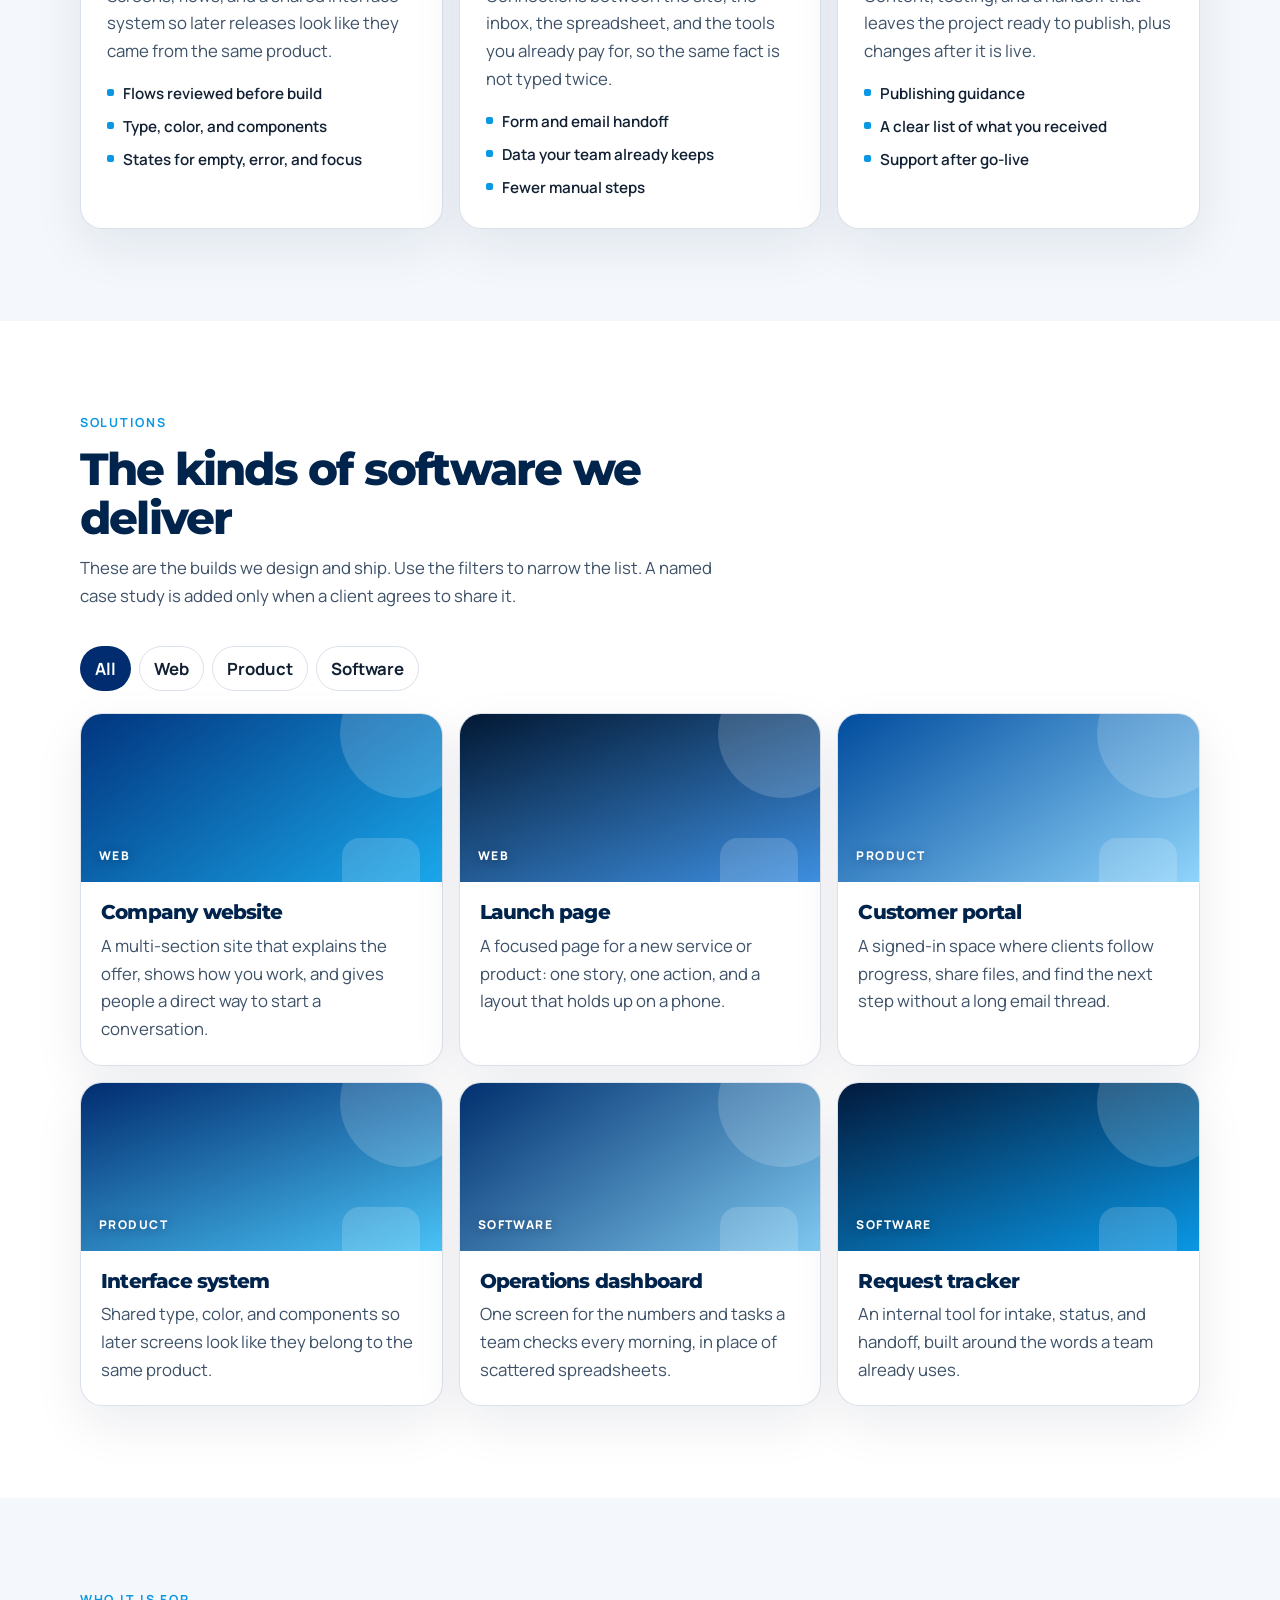
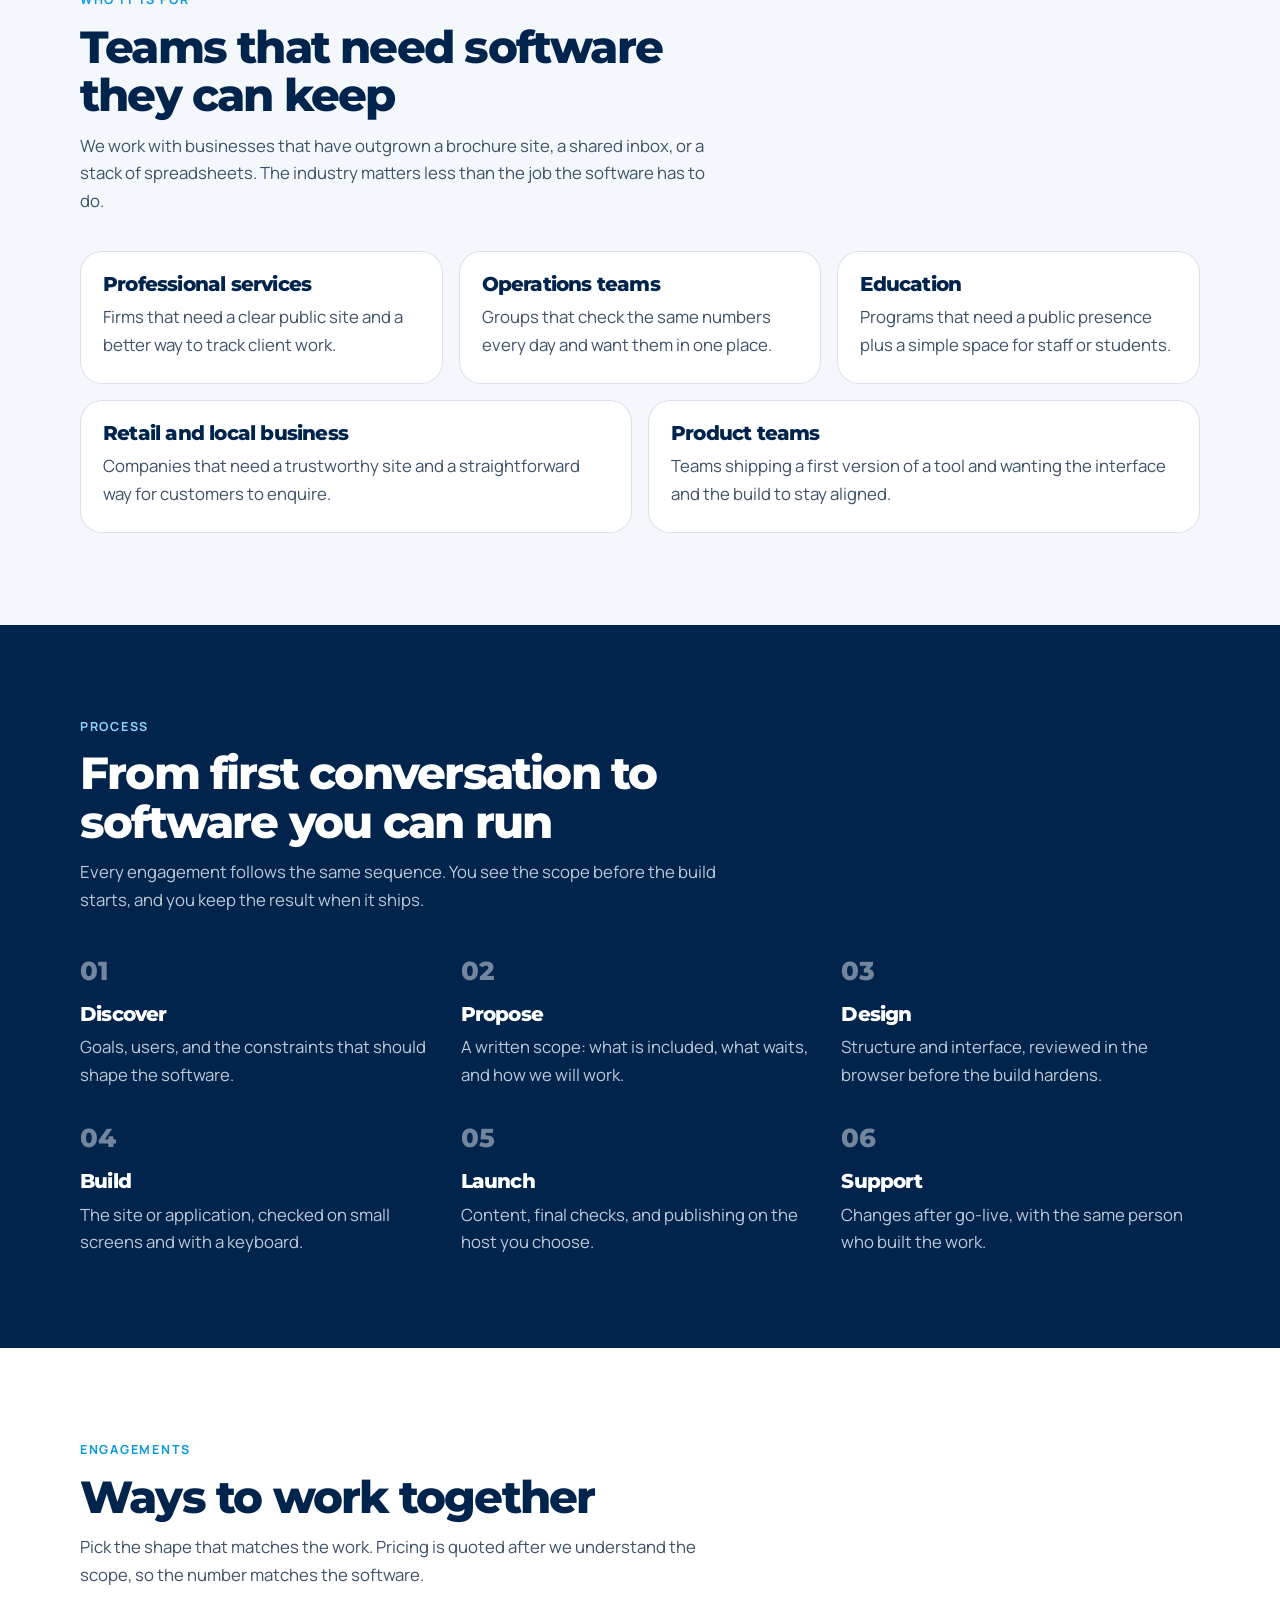
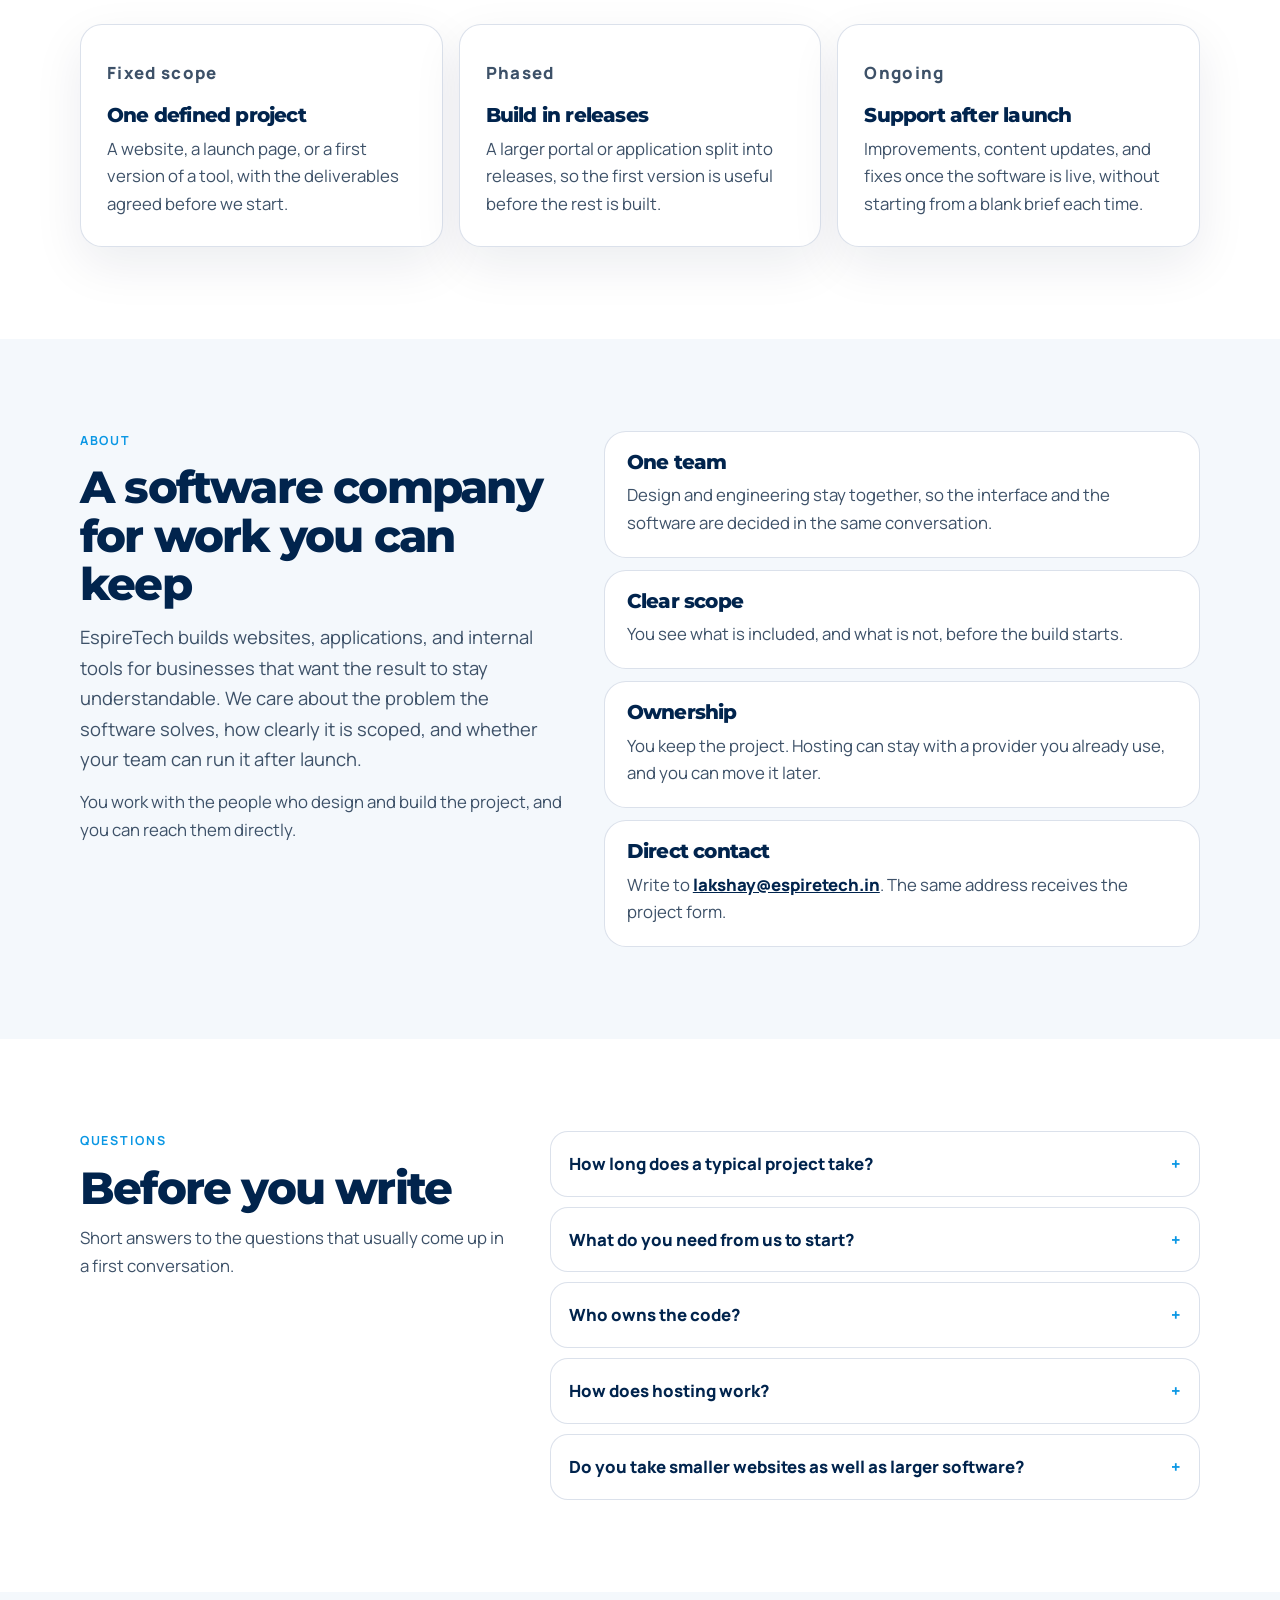
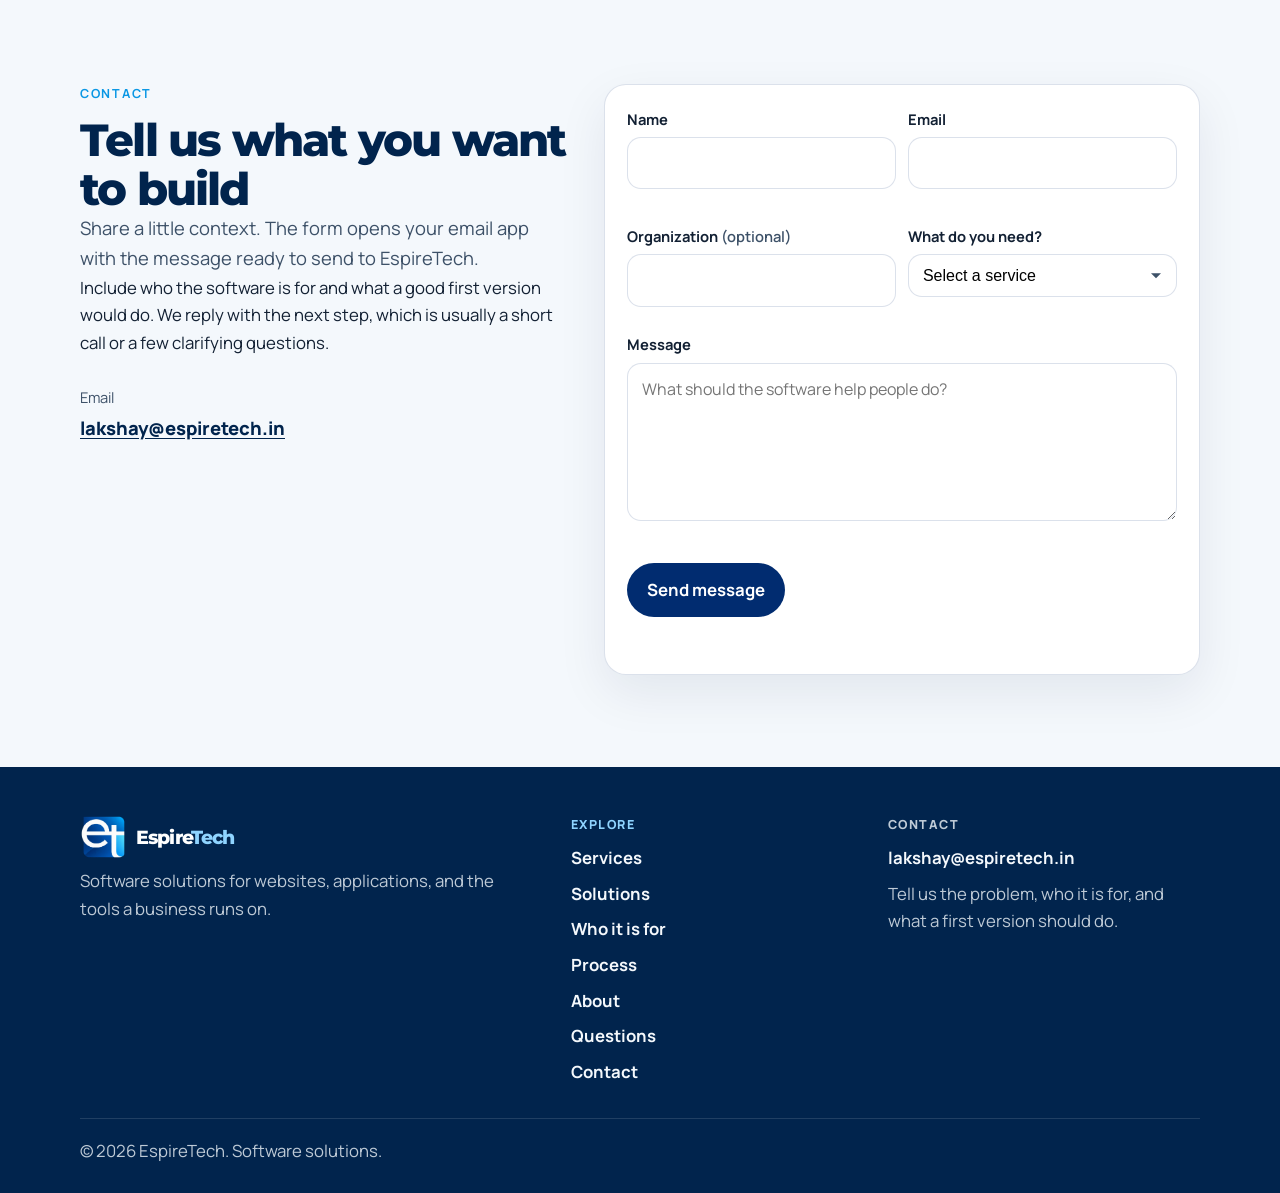
==== commit 81ef1ed5: "Refactor website content and structure for clarity and engagement - Updated title and meta descripti" ====
--- a/index.html
+++ b/index.html
@@ -3,13 +3,13 @@
   <head>
     <meta charset="utf-8">
     <meta name="viewport" content="width=device-width, initial-scale=1">
-    <title>EspireTech — Websites, software, and product design</title>
-    <meta name="description" content="EspireTech designs and builds websites, software, and product interfaces. Clear work you can launch and host yourself.">
+    <title>EspireTech — Software solutions for websites, applications, and tools</title>
+    <meta name="description" content="EspireTech designs and builds websites, web applications, client portals, and custom software for businesses that need work they can own and run.">
     <meta name="theme-color" content="#f7fbfe" media="(prefers-color-scheme: light)">
     <meta name="theme-color" content="#071018" media="(prefers-color-scheme: dark)">
     <meta property="og:type" content="website">
-    <meta property="og:title" content="EspireTech">
-    <meta property="og:description" content="Websites, software, and product interfaces, designed and built with care.">
+    <meta property="og:title" content="EspireTech — Software solutions">
+    <meta property="og:description" content="Websites, web applications, client portals, and custom software, designed and built for businesses that need to own the result.">
     <meta name="twitter:card" content="summary">
     <link rel="icon" href="images/favicon.png" type="image/png">
     <link rel="apple-touch-icon" href="images/favicon.png">
@@ -30,8 +30,8 @@
         </a>
         <nav id="site-nav" class="site-nav" aria-label="Primary">
           <a class="nav-link" href="#services">Services</a>
-          <a class="nav-link" href="#work">Work</a>
-          <a class="nav-link" href="#approach">Approach</a>
+          <a class="nav-link" href="#solutions">Solutions</a>
+          <a class="nav-link" href="#process">Process</a>
           <a class="nav-link" href="#about">About</a>
           <a class="btn btn-small" href="#contact">Start a project</a>
         </nav>
@@ -46,21 +46,50 @@
       <section class="hero" id="top" aria-labelledby="hero-title">
         <div class="container hero-grid">
           <div class="hero-copy reveal">
-            <p class="kicker">Technology studio</p>
-            <h1 id="hero-title">Websites and software, built to stay <em>clear</em>.</h1>
-            <p class="lead">EspireTech partners with teams who need a site, a product interface, or software people can actually use. We design it, build it, and leave you with files you can publish yourself.</p>
+            <p class="kicker">Software solutions</p>
+            <h1 id="hero-title">Software your team can <em>run</em>.</h1>
+            <p class="lead">EspireTech designs and builds websites, web applications, client portals, and internal tools for businesses that need software they can rely on. We scope the work clearly, build it with you, and hand over something your team can keep.</p>
             <div class="hero-actions">
               <a class="btn" href="#contact">Start a project</a>
-              <a class="btn btn-ghost" href="#work">See the work</a>
+              <a class="btn btn-ghost" href="#solutions">See solutions</a>
             </div>
             <ul class="hero-facts">
-              <li>Web, product, and software</li>
+              <li>Websites and web applications</li>
+              <li>Portals and internal tools</li>
               <li>Design and engineering together</li>
-              <li>Ready for GitHub Pages</li>
+              <li>A defined handoff</li>
             </ul>
           </div>
           <div class="hero-art reveal">
-            <img src="images/logo-mark.png" alt="EspireTech mark, a rounded blue tile with the letters e and t">
+            <div class="hero-panel" aria-hidden="true">
+              <div class="panel-bar">
+                <span class="panel-dots" aria-hidden="true"><i></i><i></i><i></i></span>
+                <span class="panel-title">Project workspace</span>
+              </div>
+              <div class="panel-body">
+                <div class="panel-side" aria-hidden="true">
+                  <span class="is-active">Overview</span>
+                  <span>Scope</span>
+                  <span>Design</span>
+                  <span>Build</span>
+                </div>
+                <div class="panel-main">
+                  <p class="panel-kicker">Current engagement</p>
+                  <p class="panel-heading">Client portal</p>
+                  <ol class="panel-steps">
+                    <li>Discover</li>
+                    <li class="is-on">Design</li>
+                    <li>Build</li>
+                    <li>Launch</li>
+                  </ol>
+                  <ul class="panel-tasks">
+                    <li><span class="task-mark is-done" aria-hidden="true"></span>Confirm who the software is for</li>
+                    <li><span class="task-mark is-done" aria-hidden="true"></span>Agree what the first release includes</li>
+                    <li><span class="task-mark" aria-hidden="true"></span>Review the interface in the browser</li>
+                  </ul>
+                </div>
+              </div>
+            </div>
           </div>
         </div>
       </section>
@@ -69,64 +98,108 @@
         <div class="marquee-track">
           <ul>
             <li>Websites</li>
-            <li>Product design</li>
+            <li>Web applications</li>
             <li>Custom software</li>
+            <li>Client portals</li>
             <li>Dashboards</li>
-            <li>Client portals</li>
-            <li>Brand launches</li>
+            <li>Integrations</li>
+            <li>Product interfaces</li>
+            <li>Ongoing support</li>
           </ul>
           <ul>
             <li>Websites</li>
-            <li>Product design</li>
+            <li>Web applications</li>
             <li>Custom software</li>
+            <li>Client portals</li>
             <li>Dashboards</li>
-            <li>Client portals</li>
-            <li>Brand launches</li>
+            <li>Integrations</li>
+            <li>Product interfaces</li>
+            <li>Ongoing support</li>
           </ul>
         </div>
       </div>
-      <p class="sr-only">Capabilities include websites, product design, custom software, dashboards, client portals, and brand launches.</p>
+      <p class="sr-only">Capabilities include websites, web applications, custom software, client portals, dashboards, integrations, product interfaces, and ongoing support.</p>
 
       <section class="section section-tint" id="services" aria-labelledby="services-title">
         <div class="container">
           <div class="section-head reveal">
             <p class="kicker">Services</p>
-            <h2 id="services-title">What we take on</h2>
-            <p>Most projects land in one of these four. If yours sits between them, it is still a fit.</p>
+            <h2 id="services-title">Software services for the work you need done</h2>
+            <p>Six ways we help. Most engagements start in one of these and stay there. If yours crosses two, we still scope it as one project.</p>
           </div>
           <div class="card-grid">
             <article class="card reveal">
               <p class="card-index">01</p>
-              <h3>Websites</h3>
-              <p>Public sites with a clear story, a fast front end, and a structure you can extend page by page.</p>
+              <h3>Business websites</h3>
+              <p>Public sites that explain what you offer, show proof of the work, and give people a direct way to reach you.</p>
+              <ul class="card-points">
+                <li>Page structure and messaging</li>
+                <li>Responsive layout</li>
+                <li>A site your team can edit later</li>
+              </ul>
             </article>
             <article class="card reveal">
               <p class="card-index">02</p>
-              <h3>Product interfaces</h3>
-              <p>Screens, flows, and interface systems for tools people rely on, from the first sketch to the shipped UI.</p>
+              <h3>Web applications</h3>
+              <p>Signed-in products for customers or staff: accounts, workflows, and the screens people use every day.</p>
+              <ul class="card-points">
+                <li>User flows and roles</li>
+                <li>Interfaces built for repeat use</li>
+                <li>A first release you can extend</li>
+              </ul>
             </article>
             <article class="card reveal">
               <p class="card-index">03</p>
               <h3>Custom software</h3>
-              <p>Portals, dashboards, and internal tools shaped around the way a team already works.</p>
+              <p>Portals, dashboards, and internal tools shaped around the way a team already works, in place of scattered spreadsheets and email.</p>
+              <ul class="card-points">
+                <li>Intake, status, and handoff</li>
+                <li>One place for the daily numbers</li>
+                <li>Language your team already uses</li>
+              </ul>
             </article>
             <article class="card reveal">
               <p class="card-index">04</p>
-              <h3>Launch support</h3>
-              <p>Content, polish, and a handoff that leaves the project ready to publish and easy to edit later.</p>
-            </article>
-          </div>
-        </div>
-      </section>
-
-      <section class="section" id="work" aria-labelledby="work-title">
+              <h3>Product interfaces</h3>
+              <p>Screens, flows, and a shared interface system so later releases look like they came from the same product.</p>
+              <ul class="card-points">
+                <li>Flows reviewed before build</li>
+                <li>Type, color, and components</li>
+                <li>States for empty, error, and focus</li>
+              </ul>
+            </article>
+            <article class="card reveal">
+              <p class="card-index">05</p>
+              <h3>Integration and automation</h3>
+              <p>Connections between the site, the inbox, the spreadsheet, and the tools you already pay for, so the same fact is not typed twice.</p>
+              <ul class="card-points">
+                <li>Form and email handoff</li>
+                <li>Data your team already keeps</li>
+                <li>Fewer manual steps</li>
+              </ul>
+            </article>
+            <article class="card reveal">
+              <p class="card-index">06</p>
+              <h3>Launch and support</h3>
+              <p>Content, testing, and a handoff that leaves the project ready to publish, plus changes after it is live.</p>
+              <ul class="card-points">
+                <li>Publishing guidance</li>
+                <li>A clear list of what you received</li>
+                <li>Support after go-live</li>
+              </ul>
+            </article>
+          </div>
+        </div>
+      </section>
+
+      <section class="section" id="solutions" aria-labelledby="solutions-title">
         <div class="container">
           <div class="section-head reveal">
-            <p class="kicker">Work</p>
-            <h2 id="work-title">The kinds of builds we ship</h2>
-            <p>A look at the project types we design and build. Use the filters to narrow the list.</p>
-          </div>
-          <div class="filters reveal" role="group" aria-label="Filter projects">
+            <p class="kicker">Solutions</p>
+            <h2 id="solutions-title">The kinds of software we deliver</h2>
+            <p>These are the builds we design and ship. Use the filters to narrow the list. A named case study is added only when a client agrees to share it.</p>
+          </div>
+          <div class="filters reveal" role="group" aria-label="Filter solutions">
             <button class="filter-btn" type="button" data-filter="all" aria-pressed="true">All</button>
             <button class="filter-btn" type="button" data-filter="web" aria-pressed="false">Web</button>
             <button class="filter-btn" type="button" data-filter="product" aria-pressed="false">Product</button>
@@ -139,7 +212,7 @@
               </div>
               <div class="project-body">
                 <h3>Company website</h3>
-                <p>A multi-section site that explains the offer, shows the work, and gives people a direct way to get in touch.</p>
+                <p>A multi-section site that explains the offer, shows how you work, and gives people a direct way to start a conversation.</p>
               </div>
             </article>
             <article class="project reveal" data-category="web">
@@ -148,7 +221,7 @@
               </div>
               <div class="project-body">
                 <h3>Launch page</h3>
-                <p>A focused page for a new product: one story, one action, and a layout that holds up on a phone.</p>
+                <p>A focused page for a new service or product: one story, one action, and a layout that holds up on a phone.</p>
               </div>
             </article>
             <article class="project reveal" data-category="product">
@@ -166,7 +239,7 @@
               </div>
               <div class="project-body">
                 <h3>Interface system</h3>
-                <p>Shared type, color, and components so later screens look like they came from the same studio.</p>
+                <p>Shared type, color, and components so later screens look like they belong to the same product.</p>
               </div>
             </article>
             <article class="project reveal" data-category="software">
@@ -192,34 +265,104 @@
         </div>
       </section>
 
-      <section class="section band" id="approach" aria-labelledby="approach-title">
+      <section class="section section-tint" id="industries" aria-labelledby="industries-title">
         <div class="container">
           <div class="section-head reveal">
-            <p class="kicker">Approach</p>
-            <h2 id="approach-title">From first conversation to a live site</h2>
+            <p class="kicker">Who it is for</p>
+            <h2 id="industries-title">Teams that need software they can keep</h2>
+            <p>We work with businesses that have outgrown a brochure site, a shared inbox, or a stack of spreadsheets. The industry matters less than the job the software has to do.</p>
+          </div>
+          <div class="industry-grid">
+            <article class="info-card reveal">
+              <h3>Professional services</h3>
+              <p>Firms that need a clear public site and a better way to track client work.</p>
+            </article>
+            <article class="info-card reveal">
+              <h3>Operations teams</h3>
+              <p>Groups that check the same numbers every day and want them in one place.</p>
+            </article>
+            <article class="info-card reveal">
+              <h3>Education</h3>
+              <p>Programs that need a public presence plus a simple space for staff or students.</p>
+            </article>
+            <article class="info-card reveal">
+              <h3>Retail and local business</h3>
+              <p>Companies that need a trustworthy site and a straightforward way for customers to enquire.</p>
+            </article>
+            <article class="info-card reveal">
+              <h3>Product teams</h3>
+              <p>Teams shipping a first version of a tool and wanting the interface and the build to stay aligned.</p>
+            </article>
+          </div>
+        </div>
+      </section>
+
+      <section class="section band" id="process" aria-labelledby="process-title">
+        <div class="container">
+          <div class="section-head reveal">
+            <p class="kicker">Process</p>
+            <h2 id="process-title">From first conversation to software you can run</h2>
+            <p>Every engagement follows the same sequence. You see the scope before the build starts, and you keep the result when it ships.</p>
           </div>
           <ol class="steps">
             <li class="reveal">
               <span>01</span>
               <h3>Discover</h3>
-              <p>Goals, audience, and the constraints that should shape the work.</p>
+              <p>Goals, users, and the constraints that should shape the software.</p>
             </li>
             <li class="reveal">
               <span>02</span>
+              <h3>Propose</h3>
+              <p>A written scope: what is included, what waits, and how we will work.</p>
+            </li>
+            <li class="reveal">
+              <span>03</span>
               <h3>Design</h3>
               <p>Structure and interface, reviewed in the browser before the build hardens.</p>
             </li>
             <li class="reveal">
-              <span>03</span>
+              <span>04</span>
               <h3>Build</h3>
-              <p>Semantic HTML, CSS, and JavaScript. Responsive, accessible, and free of a required build step.</p>
+              <p>The site or application, checked on small screens and with a keyboard.</p>
             </li>
             <li class="reveal">
-              <span>04</span>
-              <h3>Publish</h3>
-              <p>Files you can upload to GitHub and serve with GitHub Pages, then edit whenever you need to.</p>
+              <span>05</span>
+              <h3>Launch</h3>
+              <p>Content, final checks, and publishing on the host you choose.</p>
+            </li>
+            <li class="reveal">
+              <span>06</span>
+              <h3>Support</h3>
+              <p>Changes after go-live, with the same person who built the work.</p>
             </li>
           </ol>
+        </div>
+      </section>
+
+      <section class="section" id="engage" aria-labelledby="engage-title">
+        <div class="container">
+          <div class="section-head reveal">
+            <p class="kicker">Engagements</p>
+            <h2 id="engage-title">Ways to work together</h2>
+            <p>Pick the shape that matches the work. Pricing is quoted after we understand the scope, so the number matches the software.</p>
+          </div>
+          <div class="model-grid">
+            <article class="card reveal">
+              <p class="card-index">Fixed scope</p>
+              <h3>One defined project</h3>
+              <p>A website, a launch page, or a first version of a tool, with the deliverables agreed before we start.</p>
+            </article>
+            <article class="card reveal">
+              <p class="card-index">Phased</p>
+              <h3>Build in releases</h3>
+              <p>A larger portal or application split into releases, so the first version is useful before the rest is built.</p>
+            </article>
+            <article class="card reveal">
+              <p class="card-index">Ongoing</p>
+              <h3>Support after launch</h3>
+              <p>Improvements, content updates, and fixes once the software is live, without starting from a blank brief each time.</p>
+            </article>
+          </div>
         </div>
       </section>
 
@@ -227,33 +370,70 @@
         <div class="container about-grid">
           <div class="reveal">
             <p class="kicker">About</p>
-            <h2 id="about-title">A studio for work you can keep</h2>
-            <p class="lead">EspireTech is a technology studio for teams who want something sharp and understandable. We care about how a page reads, how fast it loads, and whether the next person can change it.</p>
-            <p>This site is the same kind of project we ship: plain HTML, CSS, and JavaScript, with no framework and no build. Host it from a GitHub repository and edit the files directly.</p>
+            <h2 id="about-title">A software company for work you can keep</h2>
+            <p class="lead">EspireTech builds websites, applications, and internal tools for businesses that want the result to stay understandable. We care about the problem the software solves, how clearly it is scoped, and whether your team can run it after launch.</p>
+            <p>You work with the people who design and build the project, and you can reach them directly.</p>
           </div>
           <ul class="principles reveal">
             <li>
-              <h3>Clarity</h3>
-              <p>Say the useful thing first. Navigation, type, and layout should make the next step obvious.</p>
+              <h3>One team</h3>
+              <p>Design and engineering stay together, so the interface and the software are decided in the same conversation.</p>
             </li>
             <li>
-              <h3>Craft</h3>
-              <p>Spacing, contrast, and the states people actually hit — empty, error, focus, and small screens.</p>
+              <h3>Clear scope</h3>
+              <p>You see what is included, and what is not, before the build starts.</p>
             </li>
             <li>
               <h3>Ownership</h3>
-              <p>You keep the code. Publishing can be as simple as pushing a repository to GitHub.</p>
+              <p>You keep the project. Hosting can stay with a provider you already use, and you can move it later.</p>
+            </li>
+            <li>
+              <h3>Direct contact</h3>
+              <p>Write to <a data-mail href="mailto:lakshay@espiretech.in">lakshay@espiretech.in</a>. The same address receives the project form.</p>
             </li>
           </ul>
         </div>
       </section>
 
-      <section class="section" id="contact" aria-labelledby="contact-title">
+      <section class="section" id="faq" aria-labelledby="faq-title">
+        <div class="container faq-layout">
+          <div class="section-head reveal">
+            <p class="kicker">Questions</p>
+            <h2 id="faq-title">Before you write</h2>
+            <p>Short answers to the questions that usually come up in a first conversation.</p>
+          </div>
+          <div class="faq-list reveal">
+            <details class="faq">
+              <summary>How long does a typical project take?</summary>
+              <p>A focused website is often a few weeks. A portal or custom tool usually takes longer, because the workflow needs design and review. We propose a timeline after the first conversation, before any build starts.</p>
+            </details>
+            <details class="faq">
+              <summary>What do you need from us to start?</summary>
+              <p>A short description of the problem, who will use the software, and any tools you already rely on. A full brief is not required for the first note. The form on this page is enough to begin.</p>
+            </details>
+            <details class="faq">
+              <summary>Who owns the code?</summary>
+              <p>You do. We hand over the project files and explain how they are organized, so your team or another developer can continue the work.</p>
+            </details>
+            <details class="faq">
+              <summary>How does hosting work?</summary>
+              <p>We prepare the project for the host you choose. A simple site can be published from a GitHub repository. An application may need a host that fits its data and sign-in. We will say which is which in the proposal.</p>
+            </details>
+            <details class="faq">
+              <summary>Do you take smaller websites as well as larger software?</summary>
+              <p>Yes. A clear company site and a larger web application are both in scope. The sequence is the same: understand the work, agree the scope, then build.</p>
+            </details>
+          </div>
+        </div>
+      </section>
+
+      <section class="section section-tint" id="contact" aria-labelledby="contact-title">
         <div class="container contact-grid">
           <div class="reveal">
             <p class="kicker">Contact</p>
             <h2 id="contact-title">Tell us what you want to build</h2>
-            <p class="lead">Share a little context. The form opens your email app with the message ready to send.</p>
+            <p class="lead">Share a little context. The form opens your email app with the message ready to send to EspireTech.</p>
+            <p>Include who the software is for and what a good first version would do. We reply with the next step, which is usually a short call or a few clarifying questions.</p>
             <p class="contact-mail">
               Email
               <a data-mail href="mailto:lakshay@espiretech.in">lakshay@espiretech.in</a>
@@ -272,13 +452,29 @@
                 <p class="field-error" id="email-error"></p>
               </div>
             </div>
-            <div class="field">
-              <label for="organization">Organization <span>(optional)</span></label>
-              <input id="organization" name="organization" type="text" autocomplete="organization">
+            <div class="form-row">
+              <div class="field">
+                <label for="organization">Organization <span>(optional)</span></label>
+                <input id="organization" name="organization" type="text" autocomplete="organization">
+              </div>
+              <div class="field">
+                <label for="need">What do you need?</label>
+                <select id="need" name="need" required aria-describedby="need-error">
+                  <option value="">Select a service</option>
+                  <option>Business website</option>
+                  <option>Web application</option>
+                  <option>Custom software</option>
+                  <option>Product interface</option>
+                  <option>Integration and automation</option>
+                  <option>Launch and support</option>
+                  <option>Not sure yet</option>
+                </select>
+                <p class="field-error" id="need-error"></p>
+              </div>
             </div>
             <div class="field">
               <label for="message">Message</label>
-              <textarea id="message" name="message" rows="5" required aria-describedby="message-error"></textarea>
+              <textarea id="message" name="message" rows="5" required aria-describedby="message-error" placeholder="What should the software help people do?"></textarea>
               <p class="field-error" id="message-error"></p>
             </div>
             <button class="btn" type="submit">Send message</button>
@@ -289,19 +485,32 @@
     </main>
 
     <footer class="site-footer">
-      <div class="container footer-inner">
-        <a class="brand" href="#top">
-          <img src="images/logo-mark.png" alt="" width="46" height="44">
-          <span class="wordmark">Espire<span>Tech</span></span>
-        </a>
+      <div class="container footer-grid">
+        <div class="footer-brand">
+          <a class="brand" href="#top">
+            <img src="images/logo-mark.png" alt="" width="46" height="44">
+            <span class="wordmark">Espire<span>Tech</span></span>
+          </a>
+          <p>Software solutions for websites, applications, and the tools a business runs on.</p>
+        </div>
         <nav aria-label="Footer">
+          <p class="footer-label">Explore</p>
           <a href="#services">Services</a>
-          <a href="#work">Work</a>
-          <a href="#approach">Approach</a>
+          <a href="#solutions">Solutions</a>
+          <a href="#industries">Who it is for</a>
+          <a href="#process">Process</a>
           <a href="#about">About</a>
+          <a href="#faq">Questions</a>
           <a href="#contact">Contact</a>
         </nav>
-        <p>© <span id="year">2026</span> EspireTech</p>
+        <div class="footer-contact">
+          <p class="footer-label">Contact</p>
+          <a data-mail href="mailto:lakshay@espiretech.in">lakshay@espiretech.in</a>
+          <p>Tell us the problem, who it is for, and what a first version should do.</p>
+        </div>
+      </div>
+      <div class="container footer-base">
+        <p>© <span id="year">2026</span> EspireTech. Software solutions.</p>
       </div>
     </footer>
 
--- a/css/styles.css
+++ b/css/styles.css
@@ -274,8 +274,8 @@
 
 .hero-facts {
   display: grid;
-  grid-template-columns: repeat(3, minmax(0, 1fr));
-  gap: 14px;
+  grid-template-columns: repeat(2, minmax(0, 1fr));
+  gap: 14px 22px;
   margin: 0;
   padding: 18px 0 0;
   list-style: none;
@@ -289,9 +289,7 @@
 }
 
 .hero-art {
-  display: grid;
-  place-items: center;
-  min-height: 420px;
+  padding: 18px;
   border-radius: 36px;
   background:
     radial-gradient(circle at 48% 46%, #d7ecff 0%, rgba(215, 236, 255, 0.45) 36%, transparent 68%),
@@ -299,9 +297,147 @@
   border: 1px solid var(--line);
 }
 
-.hero-art img {
-  width: min(390px, 86%);
-  filter: drop-shadow(0 22px 34px rgba(1, 44, 112, 0.18));
+.hero-panel {
+  background: var(--card);
+  border: 1px solid var(--line);
+  border-radius: 24px;
+  box-shadow: var(--shadow);
+  overflow: hidden;
+}
+
+.panel-bar {
+  display: flex;
+  align-items: center;
+  gap: 12px;
+  padding: 14px 16px;
+  border-bottom: 1px solid var(--line);
+  background: var(--tint);
+}
+
+.panel-dots {
+  display: inline-flex;
+  gap: 6px;
+}
+
+.panel-dots i {
+  width: 8px;
+  height: 8px;
+  border-radius: 50%;
+  background: #b7d4ee;
+  display: block;
+}
+
+.panel-dots i:first-child { background: #0a97e4; }
+
+.panel-title {
+  font-size: 0.82rem;
+  font-weight: 700;
+  letter-spacing: 0.04em;
+  text-transform: uppercase;
+  color: var(--muted);
+}
+
+.panel-body {
+  display: grid;
+  grid-template-columns: 132px minmax(0, 1fr);
+  min-height: 320px;
+}
+
+.panel-side {
+  display: flex;
+  flex-direction: column;
+  gap: 6px;
+  padding: 16px 12px;
+  border-right: 1px solid var(--line);
+  background: var(--tint);
+}
+
+.panel-side span {
+  padding: 8px 10px;
+  border-radius: 10px;
+  color: var(--muted);
+  font-size: 0.88rem;
+  font-weight: 700;
+}
+
+.panel-side .is-active {
+  background: var(--card);
+  color: var(--title);
+  box-shadow: inset 0 0 0 1px var(--line);
+}
+
+.panel-main { padding: 20px 18px 18px; }
+
+.panel-kicker {
+  margin: 0 0 6px;
+  color: var(--brand-2);
+  font-size: 0.75rem;
+  font-weight: 800;
+  letter-spacing: 0.12em;
+  text-transform: uppercase;
+}
+
+.panel-heading {
+  margin: 0 0 16px;
+  color: var(--title);
+  font-family: "Montserrat", "Segoe UI", sans-serif;
+  font-weight: 800;
+  font-size: 1.35rem;
+  letter-spacing: -0.04em;
+}
+
+.panel-steps {
+  display: flex;
+  flex-wrap: wrap;
+  gap: 8px;
+  margin: 0 0 18px;
+  padding: 0;
+  list-style: none;
+}
+
+.panel-steps li {
+  padding: 6px 10px;
+  border-radius: 999px;
+  border: 1px solid var(--line);
+  color: var(--muted);
+  font-size: 0.82rem;
+  font-weight: 700;
+}
+
+.panel-steps .is-on {
+  background: var(--button-bg);
+  color: var(--button-fg);
+  border-color: transparent;
+}
+
+.panel-tasks {
+  margin: 0;
+  padding: 0;
+  list-style: none;
+  display: grid;
+  gap: 10px;
+}
+
+.panel-tasks li {
+  display: flex;
+  align-items: center;
+  gap: 10px;
+  color: var(--ink);
+  font-weight: 600;
+  font-size: 0.95rem;
+}
+
+.task-mark {
+  width: 16px;
+  height: 16px;
+  border-radius: 5px;
+  border: 1.5px solid var(--brand-2);
+  flex: none;
+}
+
+.task-mark.is-done {
+  background: var(--brand-2);
+  box-shadow: inset 0 0 0 2px var(--card);
 }
 
 .marquee {
@@ -364,7 +500,7 @@
   gap: 16px;
 }
 
-.card-grid { grid-template-columns: repeat(2, minmax(0, 1fr)); }
+.card-grid { grid-template-columns: repeat(3, minmax(0, 1fr)); }
 .project-grid { grid-template-columns: repeat(3, minmax(0, 1fr)); }
 
 .card, .project, .contact-form, .principles li {
@@ -381,7 +517,34 @@
   font-weight: 800;
   letter-spacing: 0.08em;
 }
-.card p:last-child, .project-body p, .principles p, .steps p { color: var(--muted); margin-top: 8px; }
+.card p, .project-body p, .principles p, .steps p, .info-card p, .faq p { color: var(--muted); margin-top: 8px; }
+
+.card-points {
+  margin: 16px 0 0;
+  padding: 0;
+  list-style: none;
+  display: grid;
+  gap: 8px;
+}
+
+.card-points li {
+  position: relative;
+  padding-left: 16px;
+  color: var(--ink);
+  font-size: 0.95rem;
+  font-weight: 600;
+}
+
+.card-points li::before {
+  content: "";
+  position: absolute;
+  left: 0;
+  top: 0.55em;
+  width: 7px;
+  height: 7px;
+  border-radius: 2px;
+  background: var(--brand-2);
+}
 
 .filters { display: flex; flex-wrap: wrap; gap: 8px; margin-bottom: 22px; }
 
@@ -464,8 +627,8 @@
 
 .steps {
   display: grid;
-  grid-template-columns: repeat(4, minmax(0, 1fr));
-  gap: 22px;
+  grid-template-columns: repeat(3, minmax(0, 1fr));
+  gap: 28px 22px;
   margin: 8px 0 0;
   padding: 0;
   list-style: none;
@@ -501,6 +664,7 @@
 }
 
 .principles li { padding: 20px 22px; box-shadow: none; }
+.principles a { color: var(--title); font-weight: 800; }
 
 .contact-mail {
   margin-top: 28px;
@@ -536,7 +700,7 @@
 
 .field label span { color: var(--muted); font-weight: 600; }
 
-.field input, .field textarea {
+.field input, .field textarea, .field select {
   width: 100%;
   border: 1px solid var(--line);
   background: var(--input);
@@ -545,6 +709,14 @@
   font-size: 1rem;
 }
 
+.field select {
+  appearance: none;
+  padding-right: 40px;
+  background-image: url("data:image/svg+xml,%3Csvg xmlns='http://www.w3.org/2000/svg' width='12' height='8' viewBox='0 0 12 8'%3E%3Cpath fill='%233d5168' d='M1 1.2 6 6.2 11 1.2'/%3E%3C/svg%3E");
+  background-repeat: no-repeat;
+  background-position: right 14px center;
+}
+
 .field textarea { resize: vertical; min-height: 140px; }
 
 .field-error {
@@ -555,30 +727,114 @@
 }
 
 .field input[aria-invalid="true"],
-.field textarea[aria-invalid="true"] { border-color: var(--error); }
+.field textarea[aria-invalid="true"],
+.field select[aria-invalid="true"] { border-color: var(--error); }
 
 .form-status { min-height: 1.4em; margin-top: 12px; color: var(--muted); }
 
 .site-footer {
   background: var(--band);
   color: var(--band-fg);
-  padding: 28px 0;
-}
-
-.footer-inner {
+  padding: 48px 0 28px;
+}
+
+.footer-grid {
+  display: grid;
+  grid-template-columns: minmax(0, 1.3fr) minmax(0, 0.8fr) minmax(180px, 0.9fr);
+  gap: 32px 40px;
+  align-items: start;
+}
+
+.footer-brand p, .footer-contact p, .footer-base p { color: var(--band-muted); }
+
+.footer-brand p { margin-top: 14px; max-width: 28rem; }
+
+.footer-label {
+  margin: 0 0 12px;
+  color: #8fd4ff;
+  font-size: 0.78rem;
+  font-weight: 800;
+  letter-spacing: 0.12em;
+  text-transform: uppercase;
+}
+
+.site-footer .wordmark { color: #ffffff; }
+.site-footer .wordmark span { color: #8fd4ff; }
+
+.site-footer nav, .footer-contact {
+  display: flex;
+  flex-direction: column;
+  align-items: flex-start;
+  gap: 8px;
+}
+
+.site-footer a { color: #f4f8fc; text-decoration: none; font-weight: 700; }
+.site-footer p { margin: 0; }
+
+.footer-base {
+  margin-top: 32px;
+  padding-top: 18px;
+  border-top: 1px solid rgba(255, 255, 255, 0.12);
+}
+
+.industry-grid, .model-grid {
+  display: grid;
+  gap: 16px;
+}
+
+.industry-grid { grid-template-columns: repeat(6, minmax(0, 1fr)); }
+.industry-grid .info-card:nth-child(-n + 3) { grid-column: span 2; }
+.industry-grid .info-card:nth-child(n + 4) { grid-column: span 3; }
+
+.model-grid { grid-template-columns: repeat(3, minmax(0, 1fr)); }
+
+.info-card {
+  background: var(--card);
+  border: 1px solid var(--line);
+  border-radius: 22px;
+  padding: 22px 22px 24px;
+}
+
+.faq-layout {
+  display: grid;
+  grid-template-columns: minmax(0, 0.8fr) minmax(0, 1.2fr);
+  gap: 36px;
+  align-items: start;
+}
+
+.faq-list { display: grid; gap: 10px; }
+
+.faq {
+  background: var(--card);
+  border: 1px solid var(--line);
+  border-radius: 18px;
+  padding: 4px 18px;
+}
+
+.faq summary {
   display: flex;
   align-items: center;
   justify-content: space-between;
-  gap: 18px 28px;
-  flex-wrap: wrap;
-}
-
-.site-footer .wordmark { color: #ffffff; }
-.site-footer .wordmark span { color: #8fd4ff; }
-
-.site-footer nav { display: flex; flex-wrap: wrap; gap: 8px 18px; }
-.site-footer a { color: #f4f8fc; text-decoration: none; font-weight: 700; }
-.site-footer p { margin: 0; color: var(--band-muted); }
+  gap: 16px;
+  cursor: pointer;
+  font-weight: 800;
+  color: var(--title);
+  padding: 14px 0;
+  list-style: none;
+}
+
+.faq summary::-webkit-details-marker { display: none; }
+
+.faq summary::after {
+  content: "+";
+  color: var(--brand-2);
+  font-weight: 800;
+  flex: none;
+}
+
+.faq[open] summary::after { content: "–"; }
+
+.faq p { margin: 0 0 16px; }
 
 .will-reveal {
   opacity: 0;
@@ -595,20 +851,30 @@
       linear-gradient(160deg, #0e1c2e, #12304c);
   }
 
+  .panel-dots i { background: #245074; }
+  .panel-dots i:first-child { background: #3cb4f5; }
+
+  .field select {
+    background-image: url("data:image/svg+xml,%3Csvg xmlns='http://www.w3.org/2000/svg' width='12' height='8' viewBox='0 0 12 8'%3E%3Cpath fill='%23b4c3d4' d='M1 1.2 6 6.2 11 1.2'/%3E%3C/svg%3E");
+  }
+
   ::selection { background: #1a4e7a; color: #f4f8fc; }
 }
 
 @media (hover: hover) {
-  .project { transition: transform 0.25s ease, box-shadow 0.25s ease; }
-  .project:hover { transform: translateY(-4px); }
+  .project, .card, .info-card { transition: transform 0.25s ease, box-shadow 0.25s ease; }
+  .project:hover, .card:hover, .info-card:hover { transform: translateY(-4px); }
   .btn:hover { filter: brightness(1.08); }
+  .site-footer a:hover { color: #8fd4ff; }
 }
 
 @media (max-width: 980px) {
-  .project-grid { grid-template-columns: repeat(2, minmax(0, 1fr)); }
+  .project-grid, .card-grid, .model-grid { grid-template-columns: repeat(2, minmax(0, 1fr)); }
   .steps { grid-template-columns: repeat(2, minmax(0, 1fr)); }
-  .hero-grid, .about-grid, .contact-grid { grid-template-columns: 1fr; }
-  .hero-art { min-height: 320px; }
+  .hero-grid, .about-grid, .contact-grid, .faq-layout, .footer-grid { grid-template-columns: 1fr; }
+  .industry-grid { grid-template-columns: 1fr 1fr; }
+  .industry-grid .info-card { grid-column: auto; }
+  .panel-body { grid-template-columns: 112px minmax(0, 1fr); }
 }
 
 @media (max-width: 860px) {
@@ -644,8 +910,10 @@
 @media (max-width: 720px) {
   .section { padding: 72px 0; }
   .hero { padding-top: 28px; }
-  .hero-facts, .card-grid, .project-grid, .form-row, .steps { grid-template-columns: 1fr; }
-  .footer-inner { align-items: flex-start; }
+  .card-grid, .project-grid, .form-row, .steps, .model-grid, .industry-grid { grid-template-columns: 1fr; }
+  .industry-grid .info-card { grid-column: auto; }
+  .panel-body { grid-template-columns: 1fr; }
+  .panel-side { flex-direction: row; flex-wrap: wrap; border-right: 0; border-bottom: 1px solid var(--line); }
 }
 
 @media (prefers-reduced-motion: reduce) {
@@ -654,6 +922,6 @@
   .marquee-track ul:last-child { display: none; }
   .marquee ul { flex-wrap: wrap; padding-left: 8px; }
   .will-reveal { opacity: 1; transform: none; transition: none; }
-  .project { transition: none; }
+  .project, .card, .info-card { transition: none; }
   .nav-toggle-bar, .nav-toggle-bar::before, .nav-toggle-bar::after { transition: none; }
 }
